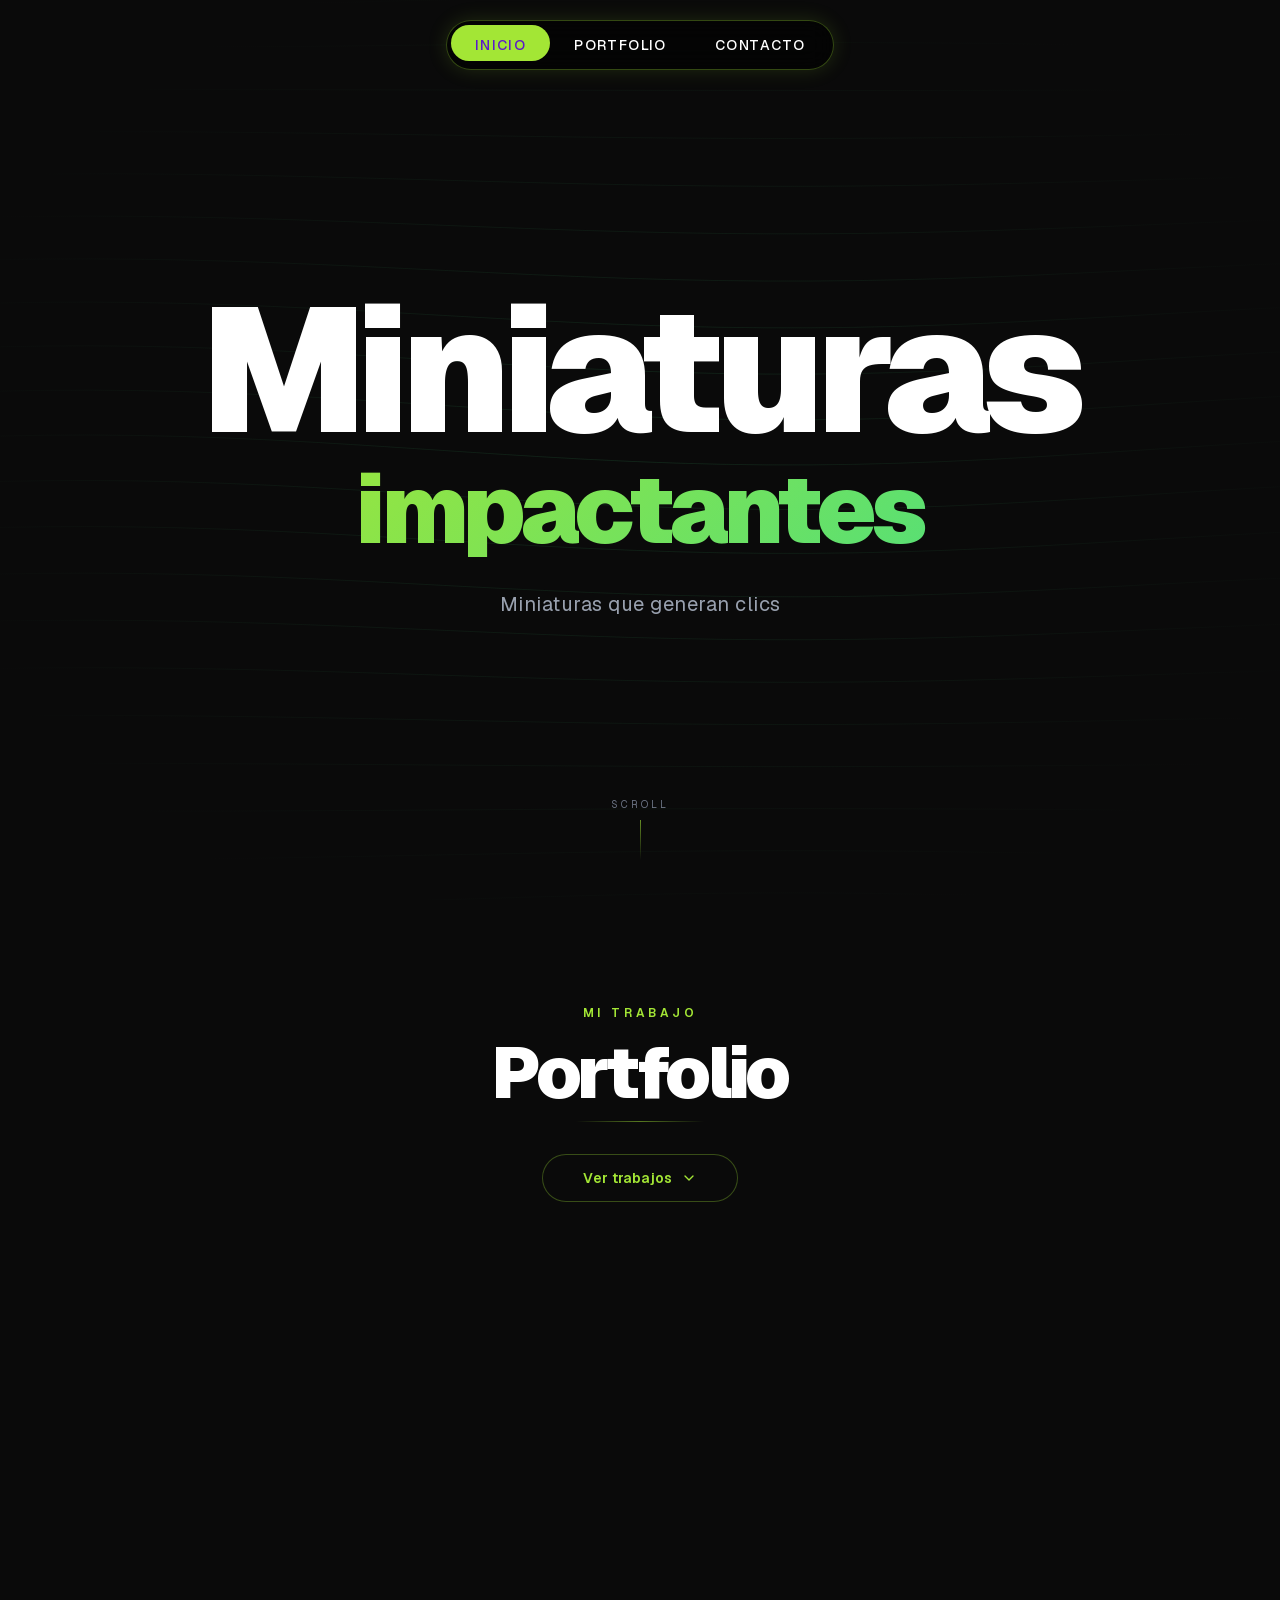
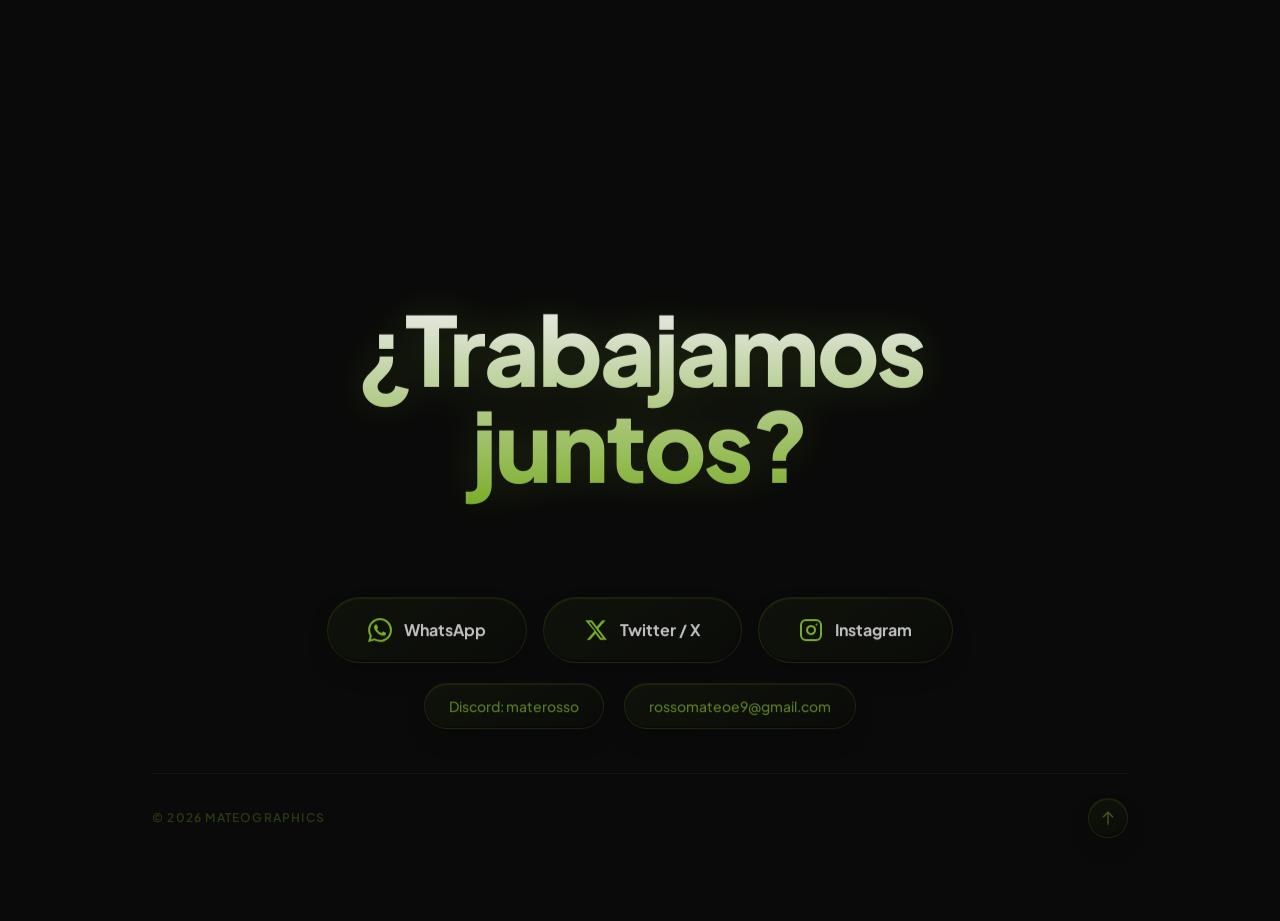
==== index.html @ 97bd0b1d "deploy" ====
<!DOCTYPE html><html lang="es" class="geist_a71539c9-module__T19VSG__variable geist_mono_8d43a2aa-module__8Li5zG__variable h-full antialiased"><head><meta charSet="utf-8"/><meta name="viewport" content="width=device-width, initial-scale=1"/><link rel="preload" href="/_next/static/media/797e433ab948586e-s.p.09zddjkbdep5a.woff2" as="font" crossorigin="" type="font/woff2"/><link rel="preload" href="/_next/static/media/caa3a2e1cccd8315-s.p.09~u27dqhyhd6.woff2" as="font" crossorigin="" type="font/woff2"/><link rel="stylesheet" href="/_next/static/chunks/107~ioszc_eh5.css" data-precedence="next"/><link rel="preload" as="script" fetchPriority="low" href="/_next/static/chunks/11qk_vpw_zwkf.js"/><script src="/_next/static/chunks/125l.7mq080dp.js" async=""></script><script src="/_next/static/chunks/10u3y4bw1ayzs.js" async=""></script><script src="/_next/static/chunks/turbopack-0x3h0o5n5ls1-.js" async=""></script><script src="/_next/static/chunks/0fsi8lw5utejl.js" async=""></script><script src="/_next/static/chunks/15qvp534nahp9.js" async=""></script><script src="/_next/static/chunks/0mgbljqmi58-q.js" async=""></script><meta name="next-size-adjust" content=""/><title>MateoGraphics — Miniaturas que generan clics</title><meta name="description" content="Portfolio de MateoGraphics. Editor de miniaturas para YouTube. Diseño impactante para creadores de contenido."/><link rel="icon" href="/icon.png?icon.0-w6.l_95j5x0.png" sizes="800x800" type="image/png"/><script src="/_next/static/chunks/03~yq9q893hmn.js" noModule=""></script></head><body class="min-h-full bg-[#0a0a0a]"><div hidden=""><!--$--><!--/$--></div><main class="bg-[#0a0a0a]"><section id="inicio" class="relative h-screen overflow-hidden"><div class="absolute inset-0 z-0 overflow-hidden bg-[#0a0a0a]"><canvas class="block w-full h-full"></canvas><div class="absolute inset-0 bg-[radial-gradient(ellipse_at_center,transparent_0%,#0a0a0a_80%)] pointer-events-none"></div></div><nav class="fixed top-0 left-0 right-0 z-50 flex justify-center pt-5 px-4"><ul class="relative flex w-fit rounded-full border border-[#a3e635]/30 bg-black/60 backdrop-blur-md p-1 shadow-[0_0_20px_rgba(163,230,53,0.15)]"><li class="relative z-10 block cursor-pointer px-4 py-2 text-xs uppercase tracking-widest text-white mix-blend-difference md:px-6 md:py-2.5 md:text-sm font-medium select-none">Inicio</li><li class="relative z-10 block cursor-pointer px-4 py-2 text-xs uppercase tracking-widest text-white mix-blend-difference md:px-6 md:py-2.5 md:text-sm font-medium select-none">Portfolio</li><li class="relative z-10 block cursor-pointer px-4 py-2 text-xs uppercase tracking-widest text-white mix-blend-difference md:px-6 md:py-2.5 md:text-sm font-medium select-none">Contacto</li><li class="absolute z-0 h-8 rounded-full bg-[#a3e635] md:h-9"></li></ul></nav><div class="relative z-10 flex flex-col items-center justify-center h-full px-4 text-center"><div style="opacity:0;transform:translateY(30px)"><h1 class="text-5xl sm:text-7xl md:text-9xl lg:text-[11rem] font-black tracking-tighter text-white leading-none">Miniaturas</h1><div class="relative text-4xl sm:text-5xl md:text-7xl lg:text-8xl h-[1.2em] overflow-hidden -mt-2"><span class="absolute inset-0 flex items-center justify-center font-black tracking-tighter" style="background:linear-gradient(135deg, #a3e635 0%, #4ade80 100%);-webkit-background-clip:text;-webkit-text-fill-color:transparent;background-clip:text;opacity:0;transform:translateY(160px)">impactantes</span><span class="absolute inset-0 flex items-center justify-center font-black tracking-tighter" style="background:linear-gradient(135deg, #a3e635 0%, #4ade80 100%);-webkit-background-clip:text;-webkit-text-fill-color:transparent;background-clip:text;opacity:0;transform:translateY(160px)">creativas</span><span class="absolute inset-0 flex items-center justify-center font-black tracking-tighter" style="background:linear-gradient(135deg, #a3e635 0%, #4ade80 100%);-webkit-background-clip:text;-webkit-text-fill-color:transparent;background-clip:text;opacity:0;transform:translateY(160px)">únicas</span><span class="absolute inset-0 flex items-center justify-center font-black tracking-tighter" style="background:linear-gradient(135deg, #a3e635 0%, #4ade80 100%);-webkit-background-clip:text;-webkit-text-fill-color:transparent;background-clip:text;opacity:0;transform:translateY(160px)">profesionales</span><span class="absolute inset-0 flex items-center justify-center font-black tracking-tighter" style="background:linear-gradient(135deg, #a3e635 0%, #4ade80 100%);-webkit-background-clip:text;-webkit-text-fill-color:transparent;background-clip:text;opacity:0;transform:translateY(160px)">memorables</span></div></div><p class="text-lg md:text-xl text-gray-400 tracking-wide mt-6 max-w-md" style="opacity:0">Miniaturas que generan clics</p><div class="absolute bottom-10 left-1/2 -translate-x-1/2 flex flex-col items-center gap-2" style="opacity:0"><span class="text-[10px] uppercase tracking-[0.3em] text-gray-500">Scroll</span><div class="h-10 w-px bg-gradient-to-b from-[#a3e635]/60 to-transparent animate-pulse"></div></div></div></section><section id="portfolio" class="relative bg-[#0a0a0a] pt-24 pb-10 md:min-h-screen"><div class="text-center px-4 mb-4"><div style="opacity:0;transform:translateY(30px)"><span class="inline-block text-xs font-semibold uppercase tracking-[0.3em] text-[#a3e635] mb-4">Mi trabajo</span><h2 class="text-4xl sm:text-5xl md:text-7xl font-black tracking-tighter text-white">Portfolio</h2></div></div><div class="flex justify-center mb-8"><div class="h-px w-32 bg-gradient-to-r from-transparent via-[#a3e635]/50 to-transparent"></div></div><div class="flex flex-col items-center px-4 max-w-5xl mx-auto"><button class="group relative h-12 px-10 rounded-full overflow-hidden border border-[#a3e635]/30 bg-[#0a0a0a] transition-all duration-300 hover:border-[#a3e635]/60 hover:shadow-[0_0_24px_rgba(163,230,53,0.15)]"><span class="relative flex items-center gap-2 text-sm font-semibold text-[#a3e635] tracking-wide">Ver trabajos<svg xmlns="http://www.w3.org/2000/svg" width="24" height="24" viewBox="0 0 24 24" fill="none" stroke="currentColor" stroke-width="2" stroke-linecap="round" stroke-linejoin="round" class="lucide lucide-chevron-down w-4 h-4 transition-transform duration-300" aria-hidden="true"><path d="m6 9 6 6 6-6"></path></svg></span></button></div></section><div id="contacto"><style>
@import url('https://fonts.googleapis.com/css2?family=Plus+Jakarta+Sans:wght@300;400;500;600;700;800;900&display=swap');

.cinematic-footer-wrapper {
  font-family: 'Plus Jakarta Sans', sans-serif;
  -webkit-font-smoothing: antialiased;
  --pill-bg-1: rgba(163, 230, 53, 0.06);
  --pill-bg-2: rgba(163, 230, 53, 0.02);
  --pill-shadow: rgba(0,0,0,0.5);
  --pill-highlight: rgba(163, 230, 53, 0.12);
  --pill-inset-shadow: rgba(0,0,0,0.6);
  --pill-border: rgba(163, 230, 53, 0.15);
  --pill-bg-1-hover: rgba(163, 230, 53, 0.12);
  --pill-bg-2-hover: rgba(163, 230, 53, 0.04);
  --pill-border-hover: rgba(163, 230, 53, 0.4);
  --pill-shadow-hover: rgba(163, 230, 53, 0.15);
  --pill-highlight-hover: rgba(163, 230, 53, 0.25);
}

@keyframes footer-breathe {
  0%   { transform: translate(-50%, -50%) scale(1);   opacity: 0.4; }
  100% { transform: translate(-50%, -50%) scale(1.12); opacity: 0.7; }
}

@keyframes footer-scroll-marquee {
  from { transform: translateX(0); }
  to   { transform: translateX(-50%); }
}

@keyframes footer-heartbeat {
  0%, 100% { transform: scale(1);   filter: drop-shadow(0 0 5px rgba(163,230,53,0.5)); }
  15%, 45% { transform: scale(1.25); filter: drop-shadow(0 0 12px rgba(163,230,53,0.9)); }
  30%      { transform: scale(1); }
}

.animate-footer-breathe      { animation: footer-breathe 8s ease-in-out infinite alternate; }
.animate-footer-scroll-marquee{ animation: footer-scroll-marquee 35s linear infinite; }
.animate-footer-heartbeat     { animation: footer-heartbeat 2s cubic-bezier(0.25,1,0.5,1) infinite; }

.footer-bg-grid {
  background-size: 60px 60px;
  background-image:
    linear-gradient(to right, rgba(163,230,53,0.04) 1px, transparent 1px),
    linear-gradient(to bottom, rgba(163,230,53,0.04) 1px, transparent 1px);
  mask-image: linear-gradient(to bottom, transparent, black 30%, black 70%, transparent);
  -webkit-mask-image: linear-gradient(to bottom, transparent, black 30%, black 70%, transparent);
}

.footer-aurora {
  background: radial-gradient(
    circle at 50% 50%,
    rgba(163,230,53,0.12) 0%,
    rgba(74,222,128,0.08) 40%,
    transparent 70%
  );
}

.footer-glass-pill {
  background: linear-gradient(145deg, var(--pill-bg-1) 0%, var(--pill-bg-2) 100%);
  box-shadow: 0 10px 30px -10px var(--pill-shadow), inset 0 1px 1px var(--pill-highlight), inset 0 -1px 2px var(--pill-inset-shadow);
  border: 1px solid var(--pill-border);
  backdrop-filter: blur(16px);
  -webkit-backdrop-filter: blur(16px);
  transition: all 0.4s cubic-bezier(0.16,1,0.3,1);
}

.footer-glass-pill:hover {
  background: linear-gradient(145deg, var(--pill-bg-1-hover) 0%, var(--pill-bg-2-hover) 100%);
  border-color: var(--pill-border-hover);
  box-shadow: 0 20px 40px -10px var(--pill-shadow-hover), inset 0 1px 1px var(--pill-highlight-hover);
  color: #ffffff;
}

.footer-giant-bg-text {
  font-size: 26vw;
  line-height: 0.75;
  font-weight: 900;
  letter-spacing: -0.05em;
  color: transparent;
  -webkit-text-stroke: 1px rgba(163,230,53,0.07);
  background: linear-gradient(180deg, rgba(163,230,53,0.1) 0%, transparent 60%);
  -webkit-background-clip: text;
  background-clip: text;
}

.footer-text-glow {
  background: linear-gradient(180deg, #ffffff 0%, rgba(163,230,53,0.8) 100%);
  -webkit-background-clip: text;
  -webkit-text-fill-color: transparent;
  background-clip: text;
  filter: drop-shadow(0px 0px 24px rgba(163,230,53,0.2));
}
</style><div class="relative w-full"><footer class="relative flex w-full flex-col bg-[#0a0a0a] text-white cinematic-footer-wrapper"><div class="relative z-10 flex flex-col items-center pt-10 pb-8 md:py-24 px-4 md:px-6 w-full max-w-5xl mx-auto"><h2 class="text-[11vw] sm:text-6xl md:text-5xl lg:text-8xl font-black footer-text-glow tracking-tight mb-10 md:mb-20 text-center px-4 md:px-8 w-full pb-2 md:pb-4"><span class="md:hidden">¡Contactame!</span><span class="hidden md:inline">¿Trabajamos juntos?</span></h2><div class="flex flex-col items-center gap-5 w-full"><div class="flex flex-wrap justify-center gap-3 md:gap-4 w-full"><a class="cursor-pointer footer-glass-pill px-6 py-4 md:px-10 md:py-5 rounded-full text-white font-bold text-sm md:text-base flex items-center gap-3" href="https://wa.me/5491167942862" target="_blank" rel="noopener noreferrer"><svg class="w-5 h-5 md:w-6 md:h-6 text-[#a3e635]" viewBox="0 0 24 24" fill="currentColor"><path d="M17.472 14.382c-.297-.149-1.758-.867-2.03-.967-.273-.099-.471-.148-.67.15-.197.297-.767.966-.94 1.164-.173.199-.347.223-.644.075-.297-.15-1.255-.463-2.39-1.475-.883-.788-1.48-1.761-1.653-2.059-.173-.297-.018-.458.13-.606.134-.133.298-.347.446-.52.149-.174.198-.298.298-.497.099-.198.05-.371-.025-.52-.075-.149-.669-1.612-.916-2.207-.242-.579-.487-.5-.669-.51-.173-.008-.371-.01-.57-.01-.198 0-.52.074-.792.372-.272.297-1.04 1.016-1.04 2.479 0 1.462 1.065 2.875 1.213 3.074.149.198 2.096 3.2 5.077 4.487.709.306 1.262.489 1.694.625.712.227 1.36.195 1.871.118.571-.085 1.758-.719 2.006-1.413.248-.694.248-1.289.173-1.413-.074-.124-.272-.198-.57-.347m-5.421 7.403h-.004a9.87 9.87 0 01-5.031-1.378l-.361-.214-3.741.982.998-3.648-.235-.374a9.86 9.86 0 01-1.51-5.26c.001-5.45 4.436-9.884 9.888-9.884 2.64 0 5.122 1.03 6.988 2.898a9.825 9.825 0 012.893 6.994c-.003 5.45-4.437 9.884-9.885 9.884m8.413-18.297A11.815 11.815 0 0012.05 0C5.495 0 .16 5.335.157 11.892c0 2.096.547 4.142 1.588 5.945L.057 24l6.305-1.654a11.882 11.882 0 005.683 1.448h.005c6.554 0 11.89-5.335 11.893-11.893a11.821 11.821 0 00-3.48-8.413Z"></path></svg>WhatsApp</a><a class="cursor-pointer footer-glass-pill px-6 py-4 md:px-10 md:py-5 rounded-full text-white font-bold text-sm md:text-base flex items-center gap-3" href="https://x.com/maateographics" target="_blank" rel="noopener noreferrer"><svg class="w-5 h-5 md:w-6 md:h-6 text-[#a3e635]" viewBox="0 0 24 24" fill="currentColor"><path d="M18.244 2.25h3.308l-7.227 8.26 8.502 11.24H16.17l-4.714-6.231-5.401 6.231H2.746l7.73-8.835L1.254 2.25H8.08l4.713 6.231zm-1.161 17.52h1.833L7.084 4.126H5.117z"></path></svg>Twitter / X</a><a class="cursor-pointer footer-glass-pill px-6 py-4 md:px-10 md:py-5 rounded-full text-white font-bold text-sm md:text-base flex items-center gap-3" href="https://www.instagram.com/mateoo.rosso/" target="_blank" rel="noopener noreferrer"><svg class="w-5 h-5 md:w-6 md:h-6 text-[#a3e635]" viewBox="0 0 24 24" fill="none" stroke="currentColor" stroke-width="2" stroke-linecap="round" stroke-linejoin="round"><rect x="2" y="2" width="20" height="20" rx="5" ry="5"></rect><path d="M16 11.37A4 4 0 1 1 12.63 8 4 4 0 0 1 16 11.37z"></path><line x1="17.5" y1="6.5" x2="17.51" y2="6.5"></line></svg>Instagram</a></div><div class="flex flex-wrap justify-center gap-3 md:gap-5 w-full"><button class="relative overflow-hidden footer-glass-pill px-6 py-3 rounded-full text-[#a3e635]/70 font-medium text-xs md:text-sm hover:text-white cursor-pointer"><span class="flex items-center gap-2 transition-all duration-300" style="opacity:1;transform:translateY(0)">Discord: materosso</span><span class="absolute inset-0 flex items-center justify-center gap-2 text-[#a3e635] font-semibold transition-all duration-300" style="opacity:0;transform:translateY(8px)"><svg class="w-4 h-4" fill="none" stroke="currentColor" viewBox="0 0 24 24"><path stroke-linecap="round" stroke-linejoin="round" stroke-width="2.5" d="M5 13l4 4L19 7"></path></svg>Copiado</span></button><button class="relative overflow-hidden footer-glass-pill px-6 py-3 rounded-full text-[#a3e635]/70 font-medium text-xs md:text-sm hover:text-white cursor-pointer"><span class="flex items-center gap-2 transition-all duration-300" style="opacity:1;transform:translateY(0)"><span class="md:hidden">Email</span><span class="hidden md:inline">rossomateoe9@gmail.com</span></span><span class="absolute inset-0 flex items-center justify-center gap-2 text-[#a3e635] font-semibold transition-all duration-300" style="opacity:0;transform:translateY(8px)"><svg class="w-4 h-4" fill="none" stroke="currentColor" viewBox="0 0 24 24"><path stroke-linecap="round" stroke-linejoin="round" stroke-width="2.5" d="M5 13l4 4L19 7"></path></svg>Copiado</span></button></div><div class="flex items-center justify-between w-full mt-6 pt-6 border-t border-[#a3e635]/10"><span class="text-[#a3e635]/30 text-[10px] md:text-xs font-semibold tracking-widest uppercase">© <!-- -->2026<!-- --> MateoGraphics</span><button class="cursor-pointer w-10 h-10 rounded-full footer-glass-pill flex items-center justify-center text-[#a3e635]/50 hover:text-[#a3e635] group"><svg class="w-4 h-4 transform group-hover:-translate-y-1 transition-transform duration-300" fill="none" stroke="currentColor" viewBox="0 0 24 24"><path stroke-linecap="round" stroke-linejoin="round" stroke-width="2" d="M5 10l7-7m0 0l7 7m-7-7v18"></path></svg></button></div></div></div></footer></div></div></main><!--$--><!--/$--><script src="/_next/static/chunks/11qk_vpw_zwkf.js" id="_R_" async=""></script><script>(self.__next_f=self.__next_f||[]).push([0])</script><script>self.__next_f.push([1,"1:\"$Sreact.fragment\"\n2:I[39756,[\"/_next/static/chunks/0fsi8lw5utejl.js\",\"/_next/static/chunks/15qvp534nahp9.js\"],\"default\"]\n3:I[37457,[\"/_next/static/chunks/0fsi8lw5utejl.js\",\"/_next/static/chunks/15qvp534nahp9.js\"],\"default\"]\n4:I[47257,[\"/_next/static/chunks/0fsi8lw5utejl.js\",\"/_next/static/chunks/15qvp534nahp9.js\"],\"ClientPageRoot\"]\n5:I[31713,[\"/_next/static/chunks/0fsi8lw5utejl.js\",\"/_next/static/chunks/15qvp534nahp9.js\",\"/_next/static/chunks/0mgbljqmi58-q.js\"],\"default\"]\n8:I[97367,[\"/_next/static/chunks/0fsi8lw5utejl.js\",\"/_next/static/chunks/15qvp534nahp9.js\"],\"OutletBoundary\"]\n9:\"$Sreact.suspense\"\nb:I[97367,[\"/_next/static/chunks/0fsi8lw5utejl.js\",\"/_next/static/chunks/15qvp534nahp9.js\"],\"ViewportBoundary\"]\nd:I[97367,[\"/_next/static/chunks/0fsi8lw5utejl.js\",\"/_next/static/chunks/15qvp534nahp9.js\"],\"MetadataBoundary\"]\nf:I[68027,[\"/_next/static/chunks/0fsi8lw5utejl.js\",\"/_next/static/chunks/15qvp534nahp9.js\"],\"default\",1]\n:HL[\"/_next/static/chunks/107~ioszc_eh5.css\",\"style\"]\n:HL[\"/_next/static/media/797e433ab948586e-s.p.09zddjkbdep5a.woff2\",\"font\",{\"crossOrigin\":\"\",\"type\":\"font/woff2\"}]\n:HL[\"/_next/static/media/caa3a2e1cccd8315-s.p.09~u27dqhyhd6.woff2\",\"font\",{\"crossOrigin\":\"\",\"type\":\"font/woff2\"}]\n"])</script><script>self.__next_f.push([1,"0:{\"P\":null,\"c\":[\"\",\"\"],\"q\":\"\",\"i\":false,\"f\":[[[\"\",{\"children\":[\"__PAGE__\",{}]},\"$undefined\",\"$undefined\",16],[[\"$\",\"$1\",\"c\",{\"children\":[[[\"$\",\"link\",\"0\",{\"rel\":\"stylesheet\",\"href\":\"/_next/static/chunks/107~ioszc_eh5.css\",\"precedence\":\"next\",\"crossOrigin\":\"$undefined\",\"nonce\":\"$undefined\"}],[\"$\",\"script\",\"script-0\",{\"src\":\"/_next/static/chunks/0fsi8lw5utejl.js\",\"async\":true,\"nonce\":\"$undefined\"}],[\"$\",\"script\",\"script-1\",{\"src\":\"/_next/static/chunks/15qvp534nahp9.js\",\"async\":true,\"nonce\":\"$undefined\"}]],[\"$\",\"html\",null,{\"lang\":\"es\",\"className\":\"geist_a71539c9-module__T19VSG__variable geist_mono_8d43a2aa-module__8Li5zG__variable h-full antialiased\",\"children\":[\"$\",\"body\",null,{\"className\":\"min-h-full bg-[#0a0a0a]\",\"children\":[\"$\",\"$L2\",null,{\"parallelRouterKey\":\"children\",\"error\":\"$undefined\",\"errorStyles\":\"$undefined\",\"errorScripts\":\"$undefined\",\"template\":[\"$\",\"$L3\",null,{}],\"templateStyles\":\"$undefined\",\"templateScripts\":\"$undefined\",\"notFound\":[[[\"$\",\"title\",null,{\"children\":\"404: This page could not be found.\"}],[\"$\",\"div\",null,{\"style\":{\"fontFamily\":\"system-ui,\\\"Segoe UI\\\",Roboto,Helvetica,Arial,sans-serif,\\\"Apple Color Emoji\\\",\\\"Segoe UI Emoji\\\"\",\"height\":\"100vh\",\"textAlign\":\"center\",\"display\":\"flex\",\"flexDirection\":\"column\",\"alignItems\":\"center\",\"justifyContent\":\"center\"},\"children\":[\"$\",\"div\",null,{\"children\":[[\"$\",\"style\",null,{\"dangerouslySetInnerHTML\":{\"__html\":\"body{color:#000;background:#fff;margin:0}.next-error-h1{border-right:1px solid rgba(0,0,0,.3)}@media (prefers-color-scheme:dark){body{color:#fff;background:#000}.next-error-h1{border-right:1px solid rgba(255,255,255,.3)}}\"}}],[\"$\",\"h1\",null,{\"className\":\"next-error-h1\",\"style\":{\"display\":\"inline-block\",\"margin\":\"0 20px 0 0\",\"padding\":\"0 23px 0 0\",\"fontSize\":24,\"fontWeight\":500,\"verticalAlign\":\"top\",\"lineHeight\":\"49px\"},\"children\":404}],[\"$\",\"div\",null,{\"style\":{\"display\":\"inline-block\"},\"children\":[\"$\",\"h2\",null,{\"style\":{\"fontSize\":14,\"fontWeight\":400,\"lineHeight\":\"49px\",\"margin\":0},\"children\":\"This page could not be found.\"}]}]]}]}]],[]],\"forbidden\":\"$undefined\",\"unauthorized\":\"$undefined\"}]}]}]]}],{\"children\":[[\"$\",\"$1\",\"c\",{\"children\":[[\"$\",\"$L4\",null,{\"Component\":\"$5\",\"serverProvidedParams\":{\"searchParams\":{},\"params\":{},\"promises\":[\"$@6\",\"$@7\"]}}],[[\"$\",\"script\",\"script-0\",{\"src\":\"/_next/static/chunks/0mgbljqmi58-q.js\",\"async\":true,\"nonce\":\"$undefined\"}]],[\"$\",\"$L8\",null,{\"children\":[\"$\",\"$9\",null,{\"name\":\"Next.MetadataOutlet\",\"children\":\"$@a\"}]}]]}],{},null,false,null]},null,false,null],[\"$\",\"$1\",\"h\",{\"children\":[null,[\"$\",\"$Lb\",null,{\"children\":\"$Lc\"}],[\"$\",\"div\",null,{\"hidden\":true,\"children\":[\"$\",\"$Ld\",null,{\"children\":[\"$\",\"$9\",null,{\"name\":\"Next.Metadata\",\"children\":\"$Le\"}]}]}],[\"$\",\"meta\",null,{\"name\":\"next-size-adjust\",\"content\":\"\"}]]}],false]],\"m\":\"$undefined\",\"G\":[\"$f\",[[\"$\",\"link\",\"0\",{\"rel\":\"stylesheet\",\"href\":\"/_next/static/chunks/107~ioszc_eh5.css\",\"precedence\":\"next\",\"crossOrigin\":\"$undefined\",\"nonce\":\"$undefined\"}]]],\"S\":true,\"h\":null,\"s\":\"$undefined\",\"l\":\"$undefined\",\"p\":\"$undefined\",\"d\":\"$undefined\",\"b\":\"LyUaYKrn1n4mge8PmBrnQ\"}\n"])</script><script>self.__next_f.push([1,"6:{}\n7:\"$0:f:0:1:1:children:0:props:children:0:props:serverProvidedParams:params\"\n"])</script><script>self.__next_f.push([1,"c:[[\"$\",\"meta\",\"0\",{\"charSet\":\"utf-8\"}],[\"$\",\"meta\",\"1\",{\"name\":\"viewport\",\"content\":\"width=device-width, initial-scale=1\"}]]\n"])</script><script>self.__next_f.push([1,"10:I[27201,[\"/_next/static/chunks/0fsi8lw5utejl.js\",\"/_next/static/chunks/15qvp534nahp9.js\"],\"IconMark\"]\na:null\ne:[[\"$\",\"title\",\"0\",{\"children\":\"MateoGraphics — Miniaturas que generan clics\"}],[\"$\",\"meta\",\"1\",{\"name\":\"description\",\"content\":\"Portfolio de MateoGraphics. Editor de miniaturas para YouTube. Diseño impactante para creadores de contenido.\"}],[\"$\",\"link\",\"2\",{\"rel\":\"icon\",\"href\":\"/icon.png?icon.0-w6.l_95j5x0.png\",\"sizes\":\"800x800\",\"type\":\"image/png\"}],[\"$\",\"$L10\",\"3\",{}]]\n"])</script></body></html>
---- _next/static/chunks/107~ioszc_eh5.css ----
@font-face{font-family:Geist;font-style:normal;font-weight:100 900;font-display:swap;src:url(../media/fef07dbb0973bf53-s.12tyk43_3sh9u.woff2)format("woff2");unicode-range:U+460-52F,U+1C80-1C8A,U+20B4,U+2DE0-2DFF,U+A640-A69F,U+FE2E-FE2F}@font-face{font-family:Geist;font-style:normal;font-weight:100 900;font-display:swap;src:url(../media/8a480f0b521d4e75-s.0jzbimsg8vl84.woff2)format("woff2");unicode-range:U+301,U+400-45F,U+490-491,U+4B0-4B1,U+2116}@font-face{font-family:Geist;font-style:normal;font-weight:100 900;font-display:swap;src:url(../media/53b9e256198e5412-s.0-wfv7uh4i7h9.woff2)format("woff2");unicode-range:U+102-103,U+110-111,U+128-129,U+168-169,U+1A0-1A1,U+1AF-1B0,U+300-301,U+303-304,U+308-309,U+323,U+329,U+1EA0-1EF9,U+20AB}@font-face{font-family:Geist;font-style:normal;font-weight:100 900;font-display:swap;src:url(../media/7178b3e590c64307-s.0nx0ww8fni_q3.woff2)format("woff2");unicode-range:U+100-2BA,U+2BD-2C5,U+2C7-2CC,U+2CE-2D7,U+2DD-2FF,U+304,U+308,U+329,U+1D00-1DBF,U+1E00-1E9F,U+1EF2-1EFF,U+2020,U+20A0-20AB,U+20AD-20C0,U+2113,U+2C60-2C7F,U+A720-A7FF}@font-face{font-family:Geist;font-style:normal;font-weight:100 900;font-display:swap;src:url(../media/caa3a2e1cccd8315-s.p.09~u27dqhyhd6.woff2)format("woff2");unicode-range:U+??,U+131,U+152-153,U+2BB-2BC,U+2C6,U+2DA,U+2DC,U+304,U+308,U+329,U+2000-206F,U+20AC,U+2122,U+2191,U+2193,U+2212,U+2215,U+FEFF,U+FFFD}@font-face{font-family:Geist Fallback;src:local(Arial);ascent-override:95.94%;descent-override:28.16%;line-gap-override:0.0%;size-adjust:104.76%}.geist_a71539c9-module__T19VSG__className{font-family:Geist,Geist Fallback;font-style:normal}.geist_a71539c9-module__T19VSG__variable{--font-geist-sans:"Geist", "Geist Fallback"}
@font-face{font-family:Geist Mono;font-style:normal;font-weight:100 900;font-display:swap;src:url(../media/5ce348bf30bf5439-s.0ee55_hj9qcer.woff2)format("woff2");unicode-range:U+460-52F,U+1C80-1C8A,U+20B4,U+2DE0-2DFF,U+A640-A69F,U+FE2E-FE2F}@font-face{font-family:Geist Mono;font-style:normal;font-weight:100 900;font-display:swap;src:url(../media/4fa387ec64143e14-s.0.qu-9752pffj.woff2)format("woff2");unicode-range:U+301,U+400-45F,U+490-491,U+4B0-4B1,U+2116}@font-face{font-family:Geist Mono;font-style:normal;font-weight:100 900;font-display:swap;src:url(../media/6306c77e7c8268e4-s.0mao5jbfbduzp.woff2)format("woff2");unicode-range:U+2000-2001,U+2004-2008,U+200A,U+23B8-23BD,U+2500-259F}@font-face{font-family:Geist Mono;font-style:normal;font-weight:100 900;font-display:swap;src:url(../media/7d817b4c03b0c5f1-s.0uzt.a6d44yda.woff2)format("woff2");unicode-range:U+102-103,U+110-111,U+128-129,U+168-169,U+1A0-1A1,U+1AF-1B0,U+300-301,U+303-304,U+308-309,U+323,U+329,U+1EA0-1EF9,U+20AB}@font-face{font-family:Geist Mono;font-style:normal;font-weight:100 900;font-display:swap;src:url(../media/bbc41e54d2fcbd21-s.0mvwgmnhv29no.woff2)format("woff2");unicode-range:U+100-2BA,U+2BD-2C5,U+2C7-2CC,U+2CE-2D7,U+2DD-2FF,U+304,U+308,U+329,U+1D00-1DBF,U+1E00-1E9F,U+1EF2-1EFF,U+2020,U+20A0-20AB,U+20AD-20C0,U+2113,U+2C60-2C7F,U+A720-A7FF}@font-face{font-family:Geist Mono;font-style:normal;font-weight:100 900;font-display:swap;src:url(../media/797e433ab948586e-s.p.09zddjkbdep5a.woff2)format("woff2");unicode-range:U+??,U+131,U+152-153,U+2BB-2BC,U+2C6,U+2DA,U+2DC,U+304,U+308,U+329,U+2000-206F,U+20AC,U+2122,U+2191,U+2193,U+2212,U+2215,U+FEFF,U+FFFD}@font-face{font-family:Geist Mono Fallback;src:local(Arial);ascent-override:74.67%;descent-override:21.92%;line-gap-override:0.0%;size-adjust:134.59%}.geist_mono_8d43a2aa-module__8Li5zG__className{font-family:Geist Mono,Geist Mono Fallback;font-style:normal}.geist_mono_8d43a2aa-module__8Li5zG__variable{--font-geist-mono:"Geist Mono", "Geist Mono Fallback"}
@layer properties{@supports (((-webkit-hyphens:none)) and (not (margin-trim:inline))) or ((-moz-orient:inline) and (not (color:rgb(from red r g b)))){*,:before,:after,::backdrop{--tw-translate-x:0;--tw-translate-y:0;--tw-translate-z:0;--tw-scale-x:1;--tw-scale-y:1;--tw-scale-z:1;--tw-rotate-x:initial;--tw-rotate-y:initial;--tw-rotate-z:initial;--tw-skew-x:initial;--tw-skew-y:initial;--tw-pan-x:initial;--tw-pan-y:initial;--tw-pinch-zoom:initial;--tw-space-y-reverse:0;--tw-space-x-reverse:0;--tw-divide-x-reverse:0;--tw-border-style:solid;--tw-divide-y-reverse:0;--tw-gradient-position:initial;--tw-gradient-from:#0000;--tw-gradient-via:#0000;--tw-gradient-to:#0000;--tw-gradient-stops:initial;--tw-gradient-via-stops:initial;--tw-gradient-from-position:0%;--tw-gradient-via-position:50%;--tw-gradient-to-position:100%;--tw-leading:initial;--tw-font-weight:initial;--tw-tracking:initial;--tw-ordinal:initial;--tw-slashed-zero:initial;--tw-numeric-figure:initial;--tw-numeric-spacing:initial;--tw-numeric-fraction:initial;--tw-shadow:0 0 #0000;--tw-shadow-color:initial;--tw-shadow-alpha:100%;--tw-inset-shadow:0 0 #0000;--tw-inset-shadow-color:initial;--tw-inset-shadow-alpha:100%;--tw-ring-color:initial;--tw-ring-shadow:0 0 #0000;--tw-inset-ring-color:initial;--tw-inset-ring-shadow:0 0 #0000;--tw-ring-inset:initial;--tw-ring-offset-width:0px;--tw-ring-offset-color:#fff;--tw-ring-offset-shadow:0 0 #0000;--tw-outline-style:solid;--tw-blur:initial;--tw-brightness:initial;--tw-contrast:initial;--tw-grayscale:initial;--tw-hue-rotate:initial;--tw-invert:initial;--tw-opacity:initial;--tw-saturate:initial;--tw-sepia:initial;--tw-drop-shadow:initial;--tw-drop-shadow-color:initial;--tw-drop-shadow-alpha:100%;--tw-drop-shadow-size:initial;--tw-backdrop-blur:initial;--tw-backdrop-brightness:initial;--tw-backdrop-contrast:initial;--tw-backdrop-grayscale:initial;--tw-backdrop-hue-rotate:initial;--tw-backdrop-invert:initial;--tw-backdrop-opacity:initial;--tw-backdrop-saturate:initial;--tw-backdrop-sepia:initial;--tw-duration:initial;--tw-ease:initial}}}@layer theme{:root,:host{--font-sans:var(--font-geist-sans);--color-gray-400:#99a1af;--color-gray-500:#6a7282;--color-black:#000;--color-white:#fff;--spacing:.25rem;--container-sm:24rem;--container-md:28rem;--container-lg:32rem;--container-xl:36rem;--container-2xl:42rem;--container-3xl:48rem;--container-4xl:56rem;--container-5xl:64rem;--text-xs:.75rem;--text-xs--line-height:calc(1 / .75);--text-sm:.875rem;--text-sm--line-height:calc(1.25 / .875);--text-base:1rem;--text-base--line-height:calc(1.5 / 1);--text-lg:1.125rem;--text-lg--line-height:calc(1.75 / 1.125);--text-xl:1.25rem;--text-xl--line-height:calc(1.75 / 1.25);--text-4xl:2.25rem;--text-4xl--line-height:calc(2.5 / 2.25);--text-5xl:3rem;--text-5xl--line-height:1;--text-6xl:3.75rem;--text-6xl--line-height:1;--text-7xl:4.5rem;--text-7xl--line-height:1;--text-8xl:6rem;--text-8xl--line-height:1;--text-9xl:8rem;--text-9xl--line-height:1;--font-weight-light:300;--font-weight-medium:500;--font-weight-semibold:600;--font-weight-bold:700;--font-weight-black:900;--tracking-tighter:-.05em;--tracking-tight:-.025em;--tracking-wide:.025em;--tracking-widest:.1em;--leading-relaxed:1.625;--radius-md:.375rem;--radius-2xl:1rem;--ease-in:cubic-bezier(.4, 0, 1, 1);--ease-out:cubic-bezier(0, 0, .2, 1);--ease-in-out:cubic-bezier(.4, 0, .2, 1);--animate-pulse:pulse 2s cubic-bezier(.4, 0, .6, 1) infinite;--blur-sm:8px;--blur-md:12px;--default-transition-duration:.15s;--default-transition-timing-function:cubic-bezier(.4, 0, .2, 1);--default-font-family:var(--font-geist-sans);--default-mono-font-family:var(--font-geist-mono)}@supports (color:lab(0% 0 0)){:root,:host{--color-gray-400:lab(65.9269% -.832707 -8.17474);--color-gray-500:lab(47.7841% -.393212 -10.0268)}}}@layer base{*,:after,:before,::backdrop{box-sizing:border-box;border:0 solid;margin:0;padding:0}::file-selector-button{box-sizing:border-box;border:0 solid;margin:0;padding:0}html,:host{-webkit-text-size-adjust:100%;tab-size:4;line-height:1.5;font-family:var(--default-font-family,ui-sans-serif, system-ui, sans-serif, "Apple Color Emoji", "Segoe UI Emoji", "Segoe UI Symbol", "Noto Color Emoji");font-feature-settings:var(--default-font-feature-settings,normal);font-variation-settings:var(--default-font-variation-settings,normal);-webkit-tap-highlight-color:transparent}hr{height:0;color:inherit;border-top-width:1px}abbr:where([title]){-webkit-text-decoration:underline dotted;text-decoration:underline dotted}h1,h2,h3,h4,h5,h6{font-size:inherit;font-weight:inherit}a{color:inherit;-webkit-text-decoration:inherit;-webkit-text-decoration:inherit;-webkit-text-decoration:inherit;-webkit-text-decoration:inherit;text-decoration:inherit}b,strong{font-weight:bolder}code,kbd,samp,pre{font-family:var(--default-mono-font-family,ui-monospace, SFMono-Regular, Menlo, Monaco, Consolas, "Liberation Mono", "Courier New", monospace);font-feature-settings:var(--default-mono-font-feature-settings,normal);font-variation-settings:var(--default-mono-font-variation-settings,normal);font-size:1em}small{font-size:80%}sub,sup{vertical-align:baseline;font-size:75%;line-height:0;position:relative}sub{bottom:-.25em}sup{top:-.5em}table{text-indent:0;border-color:inherit;border-collapse:collapse}:-moz-focusring{outline:auto}progress{vertical-align:baseline}summary{display:list-item}ol,ul,menu{list-style:none}img,svg,video,canvas,audio,iframe,embed,object{vertical-align:middle;display:block}img,video{max-width:100%;height:auto}button,input,select,optgroup,textarea{font:inherit;font-feature-settings:inherit;font-variation-settings:inherit;letter-spacing:inherit;color:inherit;opacity:1;background-color:#0000;border-radius:0}::file-selector-button{font:inherit;font-feature-settings:inherit;font-variation-settings:inherit;letter-spacing:inherit;color:inherit;opacity:1;background-color:#0000;border-radius:0}:where(select:is([multiple],[size])) optgroup{font-weight:bolder}:where(select:is([multiple],[size])) optgroup option{padding-inline-start:20px}::file-selector-button{margin-inline-end:4px}::placeholder{opacity:1}@supports (not ((-webkit-appearance:-apple-pay-button))) or (contain-intrinsic-size:1px){::placeholder{color:currentColor}@supports (color:color-mix(in lab, red, red)){::placeholder{color:color-mix(in oklab, currentcolor 50%, transparent)}}}textarea{resize:vertical}::-webkit-search-decoration{-webkit-appearance:none}::-webkit-date-and-time-value{min-height:1lh;text-align:inherit}::-webkit-datetime-edit{display:inline-flex}::-webkit-datetime-edit-fields-wrapper{padding:0}::-webkit-datetime-edit{padding-block:0}::-webkit-datetime-edit-year-field{padding-block:0}::-webkit-datetime-edit-month-field{padding-block:0}::-webkit-datetime-edit-day-field{padding-block:0}::-webkit-datetime-edit-hour-field{padding-block:0}::-webkit-datetime-edit-minute-field{padding-block:0}::-webkit-datetime-edit-second-field{padding-block:0}::-webkit-datetime-edit-millisecond-field{padding-block:0}::-webkit-datetime-edit-meridiem-field{padding-block:0}::-webkit-calendar-picker-indicator{line-height:1}:-moz-ui-invalid{box-shadow:none}button,input:where([type=button],[type=reset],[type=submit]){appearance:button}::file-selector-button{appearance:button}::-webkit-inner-spin-button{height:auto}::-webkit-outer-spin-button{height:auto}[hidden]:where(:not([hidden=until-found])){display:none!important}}@layer components;@layer utilities{.pointer-events-none{pointer-events:none}.collapse{visibility:collapse}.invisible{visibility:hidden}.visible{visibility:visible}.sr-only{clip-path:inset(50%);white-space:nowrap;border-width:0;width:1px;height:1px;margin:-1px;padding:0;position:absolute;overflow:hidden}.not-sr-only{clip-path:none;white-space:normal;width:auto;height:auto;margin:0;padding:0;position:static;overflow:visible}.absolute{position:absolute}.fixed{position:fixed}.relative{position:relative}.static{position:static}.sticky{position:sticky}.inset-0{inset:calc(var(--spacing) * 0)}.top-0{top:calc(var(--spacing) * 0)}.top-3{top:calc(var(--spacing) * 3)}.right-0{right:calc(var(--spacing) * 0)}.right-3{right:calc(var(--spacing) * 3)}.bottom-10{bottom:calc(var(--spacing) * 10)}.left-0{left:calc(var(--spacing) * 0)}.left-1\/2{left:50%}.isolate{isolation:isolate}.isolation-auto{isolation:auto}.z-0{z-index:0}.z-10{z-index:10}.z-20{z-index:20}.z-50{z-index:50}.z-999{z-index:999}.container{width:100%}@media (min-width:40rem){.container{max-width:40rem}}@media (min-width:48rem){.container{max-width:48rem}}@media (min-width:64rem){.container{max-width:64rem}}@media (min-width:80rem){.container{max-width:80rem}}@media (min-width:96rem){.container{max-width:96rem}}.m-0{margin:calc(var(--spacing) * 0)}.mx-auto{margin-inline:auto}.-mt-2{margin-top:calc(var(--spacing) * -2)}.mt-2{margin-top:calc(var(--spacing) * 2)}.mt-6{margin-top:calc(var(--spacing) * 6)}.mt-\[10vh\]{margin-top:10vh}.mb-4{margin-bottom:calc(var(--spacing) * 4)}.mb-8{margin-bottom:calc(var(--spacing) * 8)}.mb-10{margin-bottom:calc(var(--spacing) * 10)}.mb-\[10vh\]{margin-bottom:10vh}.-ml-20{margin-left:calc(var(--spacing) * -20)}.block{display:block}.contents{display:contents}.flex{display:flex}.flow-root{display:flow-root}.grid{display:grid}.hidden{display:none}.inline{display:inline}.inline-block{display:inline-block}.inline-flex{display:inline-flex}.inline-grid{display:inline-grid}.inline-table{display:inline-table}.list-item{display:list-item}.table{display:table}.table-caption{display:table-caption}.table-cell{display:table-cell}.table-column{display:table-column}.table-column-group{display:table-column-group}.table-footer-group{display:table-footer-group}.table-header-group{display:table-header-group}.table-row{display:table-row}.table-row-group{display:table-row-group}.size-6{width:calc(var(--spacing) * 6);height:calc(var(--spacing) * 6)}.h-4{height:calc(var(--spacing) * 4)}.h-5{height:calc(var(--spacing) * 5)}.h-8{height:calc(var(--spacing) * 8)}.h-9{height:calc(var(--spacing) * 9)}.h-10{height:calc(var(--spacing) * 10)}.h-11{height:calc(var(--spacing) * 11)}.h-12{height:calc(var(--spacing) * 12)}.h-\[1\.2em\]{height:1.2em}.h-auto{height:auto}.h-full{height:100%}.h-px{height:1px}.h-screen{height:100vh}.max-h-\[90vh\]{max-height:90vh}.min-h-full{min-height:100%}.w-4{width:calc(var(--spacing) * 4)}.w-5{width:calc(var(--spacing) * 5)}.w-9{width:calc(var(--spacing) * 9)}.w-10{width:calc(var(--spacing) * 10)}.w-32{width:calc(var(--spacing) * 32)}.w-fit{width:fit-content}.w-full{width:100%}.w-px{width:1px}.max-w-2xl{max-width:var(--container-2xl)}.max-w-3xl{max-width:var(--container-3xl)}.max-w-4xl{max-width:var(--container-4xl)}.max-w-5xl{max-width:var(--container-5xl)}.max-w-lg{max-width:var(--container-lg)}.max-w-md{max-width:var(--container-md)}.max-w-sm{max-width:var(--container-sm)}.max-w-xl{max-width:var(--container-xl)}.shrink{flex-shrink:1}.grow{flex-grow:1}.border-collapse{border-collapse:collapse}.-translate-x-1\/2{--tw-translate-x:calc(calc(1 / 2 * 100%) * -1);translate:var(--tw-translate-x) var(--tw-translate-y)}.translate-none{translate:none}.scale-3d{scale:var(--tw-scale-x) var(--tw-scale-y) var(--tw-scale-z)}.rotate-180{rotate:180deg}.transform{transform:var(--tw-rotate-x,) var(--tw-rotate-y,) var(--tw-rotate-z,) var(--tw-skew-x,) var(--tw-skew-y,)}.animate-pulse{animation:var(--animate-pulse)}.cursor-pointer{cursor:pointer}.touch-pinch-zoom{--tw-pinch-zoom:pinch-zoom;touch-action:var(--tw-pan-x,) var(--tw-pan-y,) var(--tw-pinch-zoom,)}.resize{resize:both}.grid-cols-2{grid-template-columns:repeat(2,minmax(0,1fr))}.flex-col{flex-direction:column}.flex-wrap{flex-wrap:wrap}.items-center{align-items:center}.justify-between{justify-content:space-between}.justify-center{justify-content:center}.gap-2{gap:calc(var(--spacing) * 2)}.gap-3{gap:calc(var(--spacing) * 3)}.gap-4{gap:calc(var(--spacing) * 4)}.gap-5{gap:calc(var(--spacing) * 5)}.gap-6{gap:calc(var(--spacing) * 6)}.gap-8{gap:calc(var(--spacing) * 8)}.gap-10{gap:calc(var(--spacing) * 10)}.gap-12{gap:calc(var(--spacing) * 12)}.gap-14{gap:calc(var(--spacing) * 14)}:where(.space-y-reverse>:not(:last-child)){--tw-space-y-reverse:1}:where(.space-x-12>:not(:last-child)){--tw-space-x-reverse:0;margin-inline-start:calc(calc(var(--spacing) * 12) * var(--tw-space-x-reverse));margin-inline-end:calc(calc(var(--spacing) * 12) * calc(1 - var(--tw-space-x-reverse)))}:where(.space-x-reverse>:not(:last-child)){--tw-space-x-reverse:1}:where(.divide-x>:not(:last-child)){--tw-divide-x-reverse:0;border-inline-style:var(--tw-border-style);border-inline-start-width:calc(1px * var(--tw-divide-x-reverse));border-inline-end-width:calc(1px * calc(1 - var(--tw-divide-x-reverse)))}:where(.divide-y>:not(:last-child)){--tw-divide-y-reverse:0;border-bottom-style:var(--tw-border-style);border-top-style:var(--tw-border-style);border-top-width:calc(1px * var(--tw-divide-y-reverse));border-bottom-width:calc(1px * calc(1 - var(--tw-divide-y-reverse)))}:where(.divide-y-reverse>:not(:last-child)){--tw-divide-y-reverse:1}.truncate{text-overflow:ellipsis;white-space:nowrap;overflow:hidden}.overflow-hidden{overflow:hidden}.overflow-visible{overflow:visible}.rounded{border-radius:.25rem}.rounded-2xl{border-radius:var(--radius-2xl)}.rounded-full{border-radius:3.40282e38px}.rounded-md{border-radius:var(--radius-md)}.rounded-s{border-start-start-radius:.25rem;border-end-start-radius:.25rem}.rounded-ss{border-start-start-radius:.25rem}.rounded-e{border-start-end-radius:.25rem;border-end-end-radius:.25rem}.rounded-se{border-start-end-radius:.25rem}.rounded-ee{border-end-end-radius:.25rem}.rounded-es{border-end-start-radius:.25rem}.rounded-t{border-top-left-radius:.25rem;border-top-right-radius:.25rem}.rounded-l{border-top-left-radius:.25rem;border-bottom-left-radius:.25rem}.rounded-tl{border-top-left-radius:.25rem}.rounded-r{border-top-right-radius:.25rem;border-bottom-right-radius:.25rem}.rounded-tr{border-top-right-radius:.25rem}.rounded-b{border-bottom-right-radius:.25rem;border-bottom-left-radius:.25rem}.rounded-br{border-bottom-right-radius:.25rem}.rounded-bl{border-bottom-left-radius:.25rem}.border{border-style:var(--tw-border-style);border-width:1px}.border-x{border-inline-style:var(--tw-border-style);border-inline-width:1px}.border-y{border-block-style:var(--tw-border-style);border-block-width:1px}.border-s{border-inline-start-style:var(--tw-border-style);border-inline-start-width:1px}.border-e{border-inline-end-style:var(--tw-border-style);border-inline-end-width:1px}.border-bs{border-block-start-style:var(--tw-border-style);border-block-start-width:1px}.border-be{border-block-end-style:var(--tw-border-style);border-block-end-width:1px}.border-t{border-top-style:var(--tw-border-style);border-top-width:1px}.border-r{border-right-style:var(--tw-border-style);border-right-width:1px}.border-b{border-bottom-style:var(--tw-border-style);border-bottom-width:1px}.border-l{border-left-style:var(--tw-border-style);border-left-width:1px}.border-\[\#a3e635\]\/10{border-color:#a3e6351a;border-color:lab(84.5311% -39.9535 71.9886/.1)}.border-\[\#a3e635\]\/30{border-color:#a3e6354d;border-color:lab(84.5311% -39.9535 71.9886/.3)}.bg-\[\#0a0a0a\]{background-color:#0a0a0a}.bg-\[\#a3e635\]{background-color:#a3e635}.bg-background{background-color:var(--background)}.bg-black\/60{background-color:#0009}@supports (color:color-mix(in lab, red, red)){.bg-black\/60{background-color:color-mix(in oklab, var(--color-black) 60%, transparent)}}.bg-black\/85{background-color:#000000d9}@supports (color:color-mix(in lab, red, red)){.bg-black\/85{background-color:color-mix(in oklab, var(--color-black) 85%, transparent)}}.bg-gradient-to-b{--tw-gradient-position:to bottom in oklab;background-image:linear-gradient(var(--tw-gradient-stops))}.bg-gradient-to-r{--tw-gradient-position:to right in oklab;background-image:linear-gradient(var(--tw-gradient-stops))}.bg-\[radial-gradient\(ellipse_at_center\,transparent_0\%\,\#0a0a0a_80\%\)\]{background-image:radial-gradient(#0000 0%,#0a0a0a 80%)}.from-\[\#a3e635\]\/5{--tw-gradient-from:#a3e6350d;--tw-gradient-stops:var(--tw-gradient-via-stops,var(--tw-gradient-position), var(--tw-gradient-from) var(--tw-gradient-from-position), var(--tw-gradient-to) var(--tw-gradient-to-position))}@supports (color:lab(0% 0 0)){.from-\[\#a3e635\]\/5{--tw-gradient-from:lab(84.5311% -39.9535 71.9886/.05)}}.from-\[\#a3e635\]\/60{--tw-gradient-from:#a3e63599;--tw-gradient-stops:var(--tw-gradient-via-stops,var(--tw-gradient-position), var(--tw-gradient-from) var(--tw-gradient-from-position), var(--tw-gradient-to) var(--tw-gradient-to-position))}@supports (color:lab(0% 0 0)){.from-\[\#a3e635\]\/60{--tw-gradient-from:lab(84.5311% -39.9535 71.9886/.6)}}.from-transparent{--tw-gradient-from:transparent;--tw-gradient-stops:var(--tw-gradient-via-stops,var(--tw-gradient-position), var(--tw-gradient-from) var(--tw-gradient-from-position), var(--tw-gradient-to) var(--tw-gradient-to-position))}.via-\[\#a3e635\]\/50{--tw-gradient-via:#a3e63580;--tw-gradient-via-stops:var(--tw-gradient-position), var(--tw-gradient-from) var(--tw-gradient-from-position), var(--tw-gradient-via) var(--tw-gradient-via-position), var(--tw-gradient-to) var(--tw-gradient-to-position);--tw-gradient-stops:var(--tw-gradient-via-stops)}@supports (color:lab(0% 0 0)){.via-\[\#a3e635\]\/50{--tw-gradient-via:lab(84.5311% -39.9535 71.9886/.5)}}.to-\[\#4ade80\]\/3{--tw-gradient-to:#4ade8008;--tw-gradient-stops:var(--tw-gradient-via-stops,var(--tw-gradient-position), var(--tw-gradient-from) var(--tw-gradient-from-position), var(--tw-gradient-to) var(--tw-gradient-to-position))}@supports (color:lab(0% 0 0)){.to-\[\#4ade80\]\/3{--tw-gradient-to:lab(79.1552% -56.1998 34.1718/.03)}}.to-transparent{--tw-gradient-to:transparent;--tw-gradient-stops:var(--tw-gradient-via-stops,var(--tw-gradient-position), var(--tw-gradient-from) var(--tw-gradient-from-position), var(--tw-gradient-to) var(--tw-gradient-to-position))}.\[mask-image\:linear-gradient\(white\,transparent\)\]{-webkit-mask-image:linear-gradient(#fff,#0000);mask-image:linear-gradient(#fff,#0000)}.\[mask-image\:radial-gradient\(farthest-side_at_top\,white\,transparent\)\]{-webkit-mask-image:radial-gradient(farthest-side at top,#fff,#0000);mask-image:radial-gradient(farthest-side at top,#fff,#0000)}.bg-cover{background-size:cover}.bg-center{background-position:50%}.bg-repeat{background-repeat:repeat}.mask-no-clip{-webkit-mask-clip:no-clip;mask-clip:no-clip}.mask-repeat{-webkit-mask-repeat:repeat;mask-repeat:repeat}.fill-\[\#a3e635\]\/5{fill:#a3e6350d;fill:lab(84.5311% -39.9535 71.9886/.05)}.stroke-\[\#a3e635\]\/20{stroke:#a3e63533;stroke:lab(84.5311% -39.9535 71.9886/.2)}.object-contain{object-fit:contain}.p-1{padding:calc(var(--spacing) * 1)}.p-4{padding:calc(var(--spacing) * 4)}.p-8{padding:calc(var(--spacing) * 8)}.px-3{padding-inline:calc(var(--spacing) * 3)}.px-4{padding-inline:calc(var(--spacing) * 4)}.px-6{padding-inline:calc(var(--spacing) * 6)}.px-8{padding-inline:calc(var(--spacing) * 8)}.px-10{padding-inline:calc(var(--spacing) * 10)}.py-2{padding-block:calc(var(--spacing) * 2)}.py-3{padding-block:calc(var(--spacing) * 3)}.py-4{padding-block:calc(var(--spacing) * 4)}.py-\[10vh\]{padding-block:10vh}.pt-5{padding-top:calc(var(--spacing) * 5)}.pt-6{padding-top:calc(var(--spacing) * 6)}.pt-10{padding-top:calc(var(--spacing) * 10)}.pt-24{padding-top:calc(var(--spacing) * 24)}.pb-2{padding-bottom:calc(var(--spacing) * 2)}.pb-8{padding-bottom:calc(var(--spacing) * 8)}.pb-10{padding-bottom:calc(var(--spacing) * 10)}.text-center{text-align:center}.text-4xl{font-size:var(--text-4xl);line-height:var(--tw-leading,var(--text-4xl--line-height))}.text-5xl{font-size:var(--text-5xl);line-height:var(--tw-leading,var(--text-5xl--line-height))}.text-lg{font-size:var(--text-lg);line-height:var(--tw-leading,var(--text-lg--line-height))}.text-sm{font-size:var(--text-sm);line-height:var(--tw-leading,var(--text-sm--line-height))}.text-xl{font-size:var(--text-xl);line-height:var(--tw-leading,var(--text-xl--line-height))}.text-xs{font-size:var(--text-xs);line-height:var(--tw-leading,var(--text-xs--line-height))}.text-\[10px\]{font-size:10px}.text-\[11vw\]{font-size:11vw}.leading-none{--tw-leading:1;line-height:1}.leading-relaxed{--tw-leading:var(--leading-relaxed);line-height:var(--leading-relaxed)}.font-black{--tw-font-weight:var(--font-weight-black);font-weight:var(--font-weight-black)}.font-bold{--tw-font-weight:var(--font-weight-bold);font-weight:var(--font-weight-bold)}.font-light{--tw-font-weight:var(--font-weight-light);font-weight:var(--font-weight-light)}.font-medium{--tw-font-weight:var(--font-weight-medium);font-weight:var(--font-weight-medium)}.font-semibold{--tw-font-weight:var(--font-weight-semibold);font-weight:var(--font-weight-semibold)}.tracking-\[0\.3em\]{--tw-tracking:.3em;letter-spacing:.3em}.tracking-tight{--tw-tracking:var(--tracking-tight);letter-spacing:var(--tracking-tight)}.tracking-tighter{--tw-tracking:var(--tracking-tighter);letter-spacing:var(--tracking-tighter)}.tracking-wide{--tw-tracking:var(--tracking-wide);letter-spacing:var(--tracking-wide)}.tracking-widest{--tw-tracking:var(--tracking-widest);letter-spacing:var(--tracking-widest)}.text-wrap{text-wrap:wrap}.text-clip{text-overflow:clip}.text-ellipsis{text-overflow:ellipsis}.whitespace-nowrap{white-space:nowrap}.text-\[\#4ade80\]\/60{color:#4ade8099;color:lab(79.1552% -56.1998 34.1718/.6)}.text-\[\#a3e635\]{color:#a3e635}.text-\[\#a3e635\]\/30{color:#a3e6354d;color:lab(84.5311% -39.9535 71.9886/.3)}.text-\[\#a3e635\]\/50{color:#a3e63580;color:lab(84.5311% -39.9535 71.9886/.5)}.text-\[\#a3e635\]\/60{color:#a3e63599;color:lab(84.5311% -39.9535 71.9886/.6)}.text-\[\#a3e635\]\/70{color:#a3e635b3;color:lab(84.5311% -39.9535 71.9886/.7)}.text-\[\#a3e635\]\/80{color:#a3e635cc;color:lab(84.5311% -39.9535 71.9886/.8)}.text-gray-400{color:var(--color-gray-400)}.text-gray-500{color:var(--color-gray-500)}.text-white{color:var(--color-white)}.capitalize{text-transform:capitalize}.lowercase{text-transform:lowercase}.normal-case{text-transform:none}.uppercase{text-transform:uppercase}.italic{font-style:italic}.not-italic{font-style:normal}.diagonal-fractions{--tw-numeric-fraction:diagonal-fractions;font-variant-numeric:var(--tw-ordinal,) var(--tw-slashed-zero,) var(--tw-numeric-figure,) var(--tw-numeric-spacing,) var(--tw-numeric-fraction,)}.lining-nums{--tw-numeric-figure:lining-nums;font-variant-numeric:var(--tw-ordinal,) var(--tw-slashed-zero,) var(--tw-numeric-figure,) var(--tw-numeric-spacing,) var(--tw-numeric-fraction,)}.oldstyle-nums{--tw-numeric-figure:oldstyle-nums;font-variant-numeric:var(--tw-ordinal,) var(--tw-slashed-zero,) var(--tw-numeric-figure,) var(--tw-numeric-spacing,) var(--tw-numeric-fraction,)}.ordinal{--tw-ordinal:ordinal;font-variant-numeric:var(--tw-ordinal,) var(--tw-slashed-zero,) var(--tw-numeric-figure,) var(--tw-numeric-spacing,) var(--tw-numeric-fraction,)}.proportional-nums{--tw-numeric-spacing:proportional-nums;font-variant-numeric:var(--tw-ordinal,) var(--tw-slashed-zero,) var(--tw-numeric-figure,) var(--tw-numeric-spacing,) var(--tw-numeric-fraction,)}.slashed-zero{--tw-slashed-zero:slashed-zero;font-variant-numeric:var(--tw-ordinal,) var(--tw-slashed-zero,) var(--tw-numeric-figure,) var(--tw-numeric-spacing,) var(--tw-numeric-fraction,)}.stacked-fractions{--tw-numeric-fraction:stacked-fractions;font-variant-numeric:var(--tw-ordinal,) var(--tw-slashed-zero,) var(--tw-numeric-figure,) var(--tw-numeric-spacing,) var(--tw-numeric-fraction,)}.tabular-nums{--tw-numeric-spacing:tabular-nums;font-variant-numeric:var(--tw-ordinal,) var(--tw-slashed-zero,) var(--tw-numeric-figure,) var(--tw-numeric-spacing,) var(--tw-numeric-fraction,)}.normal-nums{font-variant-numeric:normal}.line-through{text-decoration-line:line-through}.no-underline{text-decoration-line:none}.overline{text-decoration-line:overline}.underline{text-decoration-line:underline}.underline-offset-4{text-underline-offset:4px}.antialiased{-webkit-font-smoothing:antialiased;-moz-osx-font-smoothing:grayscale}.subpixel-antialiased{-webkit-font-smoothing:auto;-moz-osx-font-smoothing:auto}.opacity-100{opacity:1}.mix-blend-difference{mix-blend-mode:difference}.mix-blend-overlay{mix-blend-mode:overlay}.shadow{--tw-shadow:0 1px 3px 0 var(--tw-shadow-color,#0000001a), 0 1px 2px -1px var(--tw-shadow-color,#0000001a);box-shadow:var(--tw-inset-shadow), var(--tw-inset-ring-shadow), var(--tw-ring-offset-shadow), var(--tw-ring-shadow), var(--tw-shadow)}.shadow-\[0_0_20px_rgba\(163\,230\,53\,0\.15\)\]{--tw-shadow:0 0 20px var(--tw-shadow-color,#a3e63526);box-shadow:var(--tw-inset-shadow), var(--tw-inset-ring-shadow), var(--tw-ring-offset-shadow), var(--tw-ring-shadow), var(--tw-shadow)}.inset-ring{--tw-inset-ring-shadow:inset 0 0 0 1px var(--tw-inset-ring-color,currentcolor);box-shadow:var(--tw-inset-shadow), var(--tw-inset-ring-shadow), var(--tw-ring-offset-shadow), var(--tw-ring-shadow), var(--tw-shadow)}.outline{outline-style:var(--tw-outline-style);outline-width:1px}.blur{--tw-blur:blur(8px);filter:var(--tw-blur,) var(--tw-brightness,) var(--tw-contrast,) var(--tw-grayscale,) var(--tw-hue-rotate,) var(--tw-invert,) var(--tw-saturate,) var(--tw-sepia,) var(--tw-drop-shadow,)}.drop-shadow{--tw-drop-shadow-size:drop-shadow(0 1px 2px var(--tw-drop-shadow-color,#0000001a)) drop-shadow(0 1px 1px var(--tw-drop-shadow-color,#0000000f));--tw-drop-shadow:drop-shadow(0 1px 2px #0000001a) drop-shadow(0 1px 1px #0000000f);filter:var(--tw-blur,) var(--tw-brightness,) var(--tw-contrast,) var(--tw-grayscale,) var(--tw-hue-rotate,) var(--tw-invert,) var(--tw-saturate,) var(--tw-sepia,) var(--tw-drop-shadow,)}.filter{filter:var(--tw-blur,) var(--tw-brightness,) var(--tw-contrast,) var(--tw-grayscale,) var(--tw-hue-rotate,) var(--tw-invert,) var(--tw-saturate,) var(--tw-sepia,) var(--tw-drop-shadow,)}.backdrop-blur{--tw-backdrop-blur:blur(8px);-webkit-backdrop-filter:var(--tw-backdrop-blur,) var(--tw-backdrop-brightness,) var(--tw-backdrop-contrast,) var(--tw-backdrop-grayscale,) var(--tw-backdrop-hue-rotate,) var(--tw-backdrop-invert,) var(--tw-backdrop-opacity,) var(--tw-backdrop-saturate,) var(--tw-backdrop-sepia,);backdrop-filter:var(--tw-backdrop-blur,) var(--tw-backdrop-brightness,) var(--tw-backdrop-contrast,) var(--tw-backdrop-grayscale,) var(--tw-backdrop-hue-rotate,) var(--tw-backdrop-invert,) var(--tw-backdrop-opacity,) var(--tw-backdrop-saturate,) var(--tw-backdrop-sepia,)}.backdrop-blur-md{--tw-backdrop-blur:blur(var(--blur-md));-webkit-backdrop-filter:var(--tw-backdrop-blur,) var(--tw-backdrop-brightness,) var(--tw-backdrop-contrast,) var(--tw-backdrop-grayscale,) var(--tw-backdrop-hue-rotate,) var(--tw-backdrop-invert,) var(--tw-backdrop-opacity,) var(--tw-backdrop-saturate,) var(--tw-backdrop-sepia,);backdrop-filter:var(--tw-backdrop-blur,) var(--tw-backdrop-brightness,) var(--tw-backdrop-contrast,) var(--tw-backdrop-grayscale,) var(--tw-backdrop-hue-rotate,) var(--tw-backdrop-invert,) var(--tw-backdrop-opacity,) var(--tw-backdrop-saturate,) var(--tw-backdrop-sepia,)}.backdrop-blur-sm{--tw-backdrop-blur:blur(var(--blur-sm));-webkit-backdrop-filter:var(--tw-backdrop-blur,) var(--tw-backdrop-brightness,) var(--tw-backdrop-contrast,) var(--tw-backdrop-grayscale,) var(--tw-backdrop-hue-rotate,) var(--tw-backdrop-invert,) var(--tw-backdrop-opacity,) var(--tw-backdrop-saturate,) var(--tw-backdrop-sepia,);backdrop-filter:var(--tw-backdrop-blur,) var(--tw-backdrop-brightness,) var(--tw-backdrop-contrast,) var(--tw-backdrop-grayscale,) var(--tw-backdrop-hue-rotate,) var(--tw-backdrop-invert,) var(--tw-backdrop-opacity,) var(--tw-backdrop-saturate,) var(--tw-backdrop-sepia,)}.backdrop-grayscale{--tw-backdrop-grayscale:grayscale(100%);-webkit-backdrop-filter:var(--tw-backdrop-blur,) var(--tw-backdrop-brightness,) var(--tw-backdrop-contrast,) var(--tw-backdrop-grayscale,) var(--tw-backdrop-hue-rotate,) var(--tw-backdrop-invert,) var(--tw-backdrop-opacity,) var(--tw-backdrop-saturate,) var(--tw-backdrop-sepia,);backdrop-filter:var(--tw-backdrop-blur,) var(--tw-backdrop-brightness,) var(--tw-backdrop-contrast,) var(--tw-backdrop-grayscale,) var(--tw-backdrop-hue-rotate,) var(--tw-backdrop-invert,) var(--tw-backdrop-opacity,) var(--tw-backdrop-saturate,) var(--tw-backdrop-sepia,)}.backdrop-invert{--tw-backdrop-invert:invert(100%);-webkit-backdrop-filter:var(--tw-backdrop-blur,) var(--tw-backdrop-brightness,) var(--tw-backdrop-contrast,) var(--tw-backdrop-grayscale,) var(--tw-backdrop-hue-rotate,) var(--tw-backdrop-invert,) var(--tw-backdrop-opacity,) var(--tw-backdrop-saturate,) var(--tw-backdrop-sepia,);backdrop-filter:var(--tw-backdrop-blur,) var(--tw-backdrop-brightness,) var(--tw-backdrop-contrast,) var(--tw-backdrop-grayscale,) var(--tw-backdrop-hue-rotate,) var(--tw-backdrop-invert,) var(--tw-backdrop-opacity,) var(--tw-backdrop-saturate,) var(--tw-backdrop-sepia,)}.backdrop-sepia{--tw-backdrop-sepia:sepia(100%);-webkit-backdrop-filter:var(--tw-backdrop-blur,) var(--tw-backdrop-brightness,) var(--tw-backdrop-contrast,) var(--tw-backdrop-grayscale,) var(--tw-backdrop-hue-rotate,) var(--tw-backdrop-invert,) var(--tw-backdrop-opacity,) var(--tw-backdrop-saturate,) var(--tw-backdrop-sepia,);backdrop-filter:var(--tw-backdrop-blur,) var(--tw-backdrop-brightness,) var(--tw-backdrop-contrast,) var(--tw-backdrop-grayscale,) var(--tw-backdrop-hue-rotate,) var(--tw-backdrop-invert,) var(--tw-backdrop-opacity,) var(--tw-backdrop-saturate,) var(--tw-backdrop-sepia,)}.backdrop-filter{-webkit-backdrop-filter:var(--tw-backdrop-blur,) var(--tw-backdrop-brightness,) var(--tw-backdrop-contrast,) var(--tw-backdrop-grayscale,) var(--tw-backdrop-hue-rotate,) var(--tw-backdrop-invert,) var(--tw-backdrop-opacity,) var(--tw-backdrop-saturate,) var(--tw-backdrop-sepia,);backdrop-filter:var(--tw-backdrop-blur,) var(--tw-backdrop-brightness,) var(--tw-backdrop-contrast,) var(--tw-backdrop-grayscale,) var(--tw-backdrop-hue-rotate,) var(--tw-backdrop-invert,) var(--tw-backdrop-opacity,) var(--tw-backdrop-saturate,) var(--tw-backdrop-sepia,)}.transition{transition-property:color,background-color,border-color,outline-color,text-decoration-color,fill,stroke,--tw-gradient-from,--tw-gradient-via,--tw-gradient-to,opacity,box-shadow,transform,translate,scale,rotate,filter,-webkit-backdrop-filter,backdrop-filter,display,content-visibility,overlay,pointer-events;transition-timing-function:var(--tw-ease,var(--default-transition-timing-function));transition-duration:var(--tw-duration,var(--default-transition-duration))}.transition-all{transition-property:all;transition-timing-function:var(--tw-ease,var(--default-transition-timing-function));transition-duration:var(--tw-duration,var(--default-transition-duration))}.transition-colors{transition-property:color,background-color,border-color,outline-color,text-decoration-color,fill,stroke,--tw-gradient-from,--tw-gradient-via,--tw-gradient-to;transition-timing-function:var(--tw-ease,var(--default-transition-timing-function));transition-duration:var(--tw-duration,var(--default-transition-duration))}.transition-transform{transition-property:transform,translate,scale,rotate;transition-timing-function:var(--tw-ease,var(--default-transition-timing-function));transition-duration:var(--tw-duration,var(--default-transition-duration))}.duration-300{--tw-duration:.3s;transition-duration:.3s}.ease-in{--tw-ease:var(--ease-in);transition-timing-function:var(--ease-in)}.ease-in-out{--tw-ease:var(--ease-in-out);transition-timing-function:var(--ease-in-out)}.ease-out{--tw-ease:var(--ease-out);transition-timing-function:var(--ease-out)}.will-change-\[filter\,transform\]{will-change:filter,transform}.will-change-transform{will-change:transform}.select-none{-webkit-user-select:none;user-select:none}:where(.divide-x-reverse>:not(:last-child)){--tw-divide-x-reverse:1}.ring-inset{--tw-ring-inset:inset}@media (hover:hover){.group-hover\:-translate-y-1:is(:where(.group):hover *){--tw-translate-y:calc(var(--spacing) * -1);translate:var(--tw-translate-x) var(--tw-translate-y)}.hover\:border-\[\#a3e635\]\/60:hover{border-color:#a3e63599;border-color:lab(84.5311% -39.9535 71.9886/.6)}.hover\:bg-black\/90:hover{background-color:#000000e6}@supports (color:color-mix(in lab, red, red)){.hover\:bg-black\/90:hover{background-color:color-mix(in oklab, var(--color-black) 90%, transparent)}}.hover\:text-\[\#a3e635\]:hover{color:#a3e635}.hover\:text-white:hover{color:var(--color-white)}.hover\:underline:hover{text-decoration-line:underline}.hover\:shadow-\[0_0_24px_rgba\(163\,230\,53\,0\.15\)\]:hover{--tw-shadow:0 0 24px var(--tw-shadow-color,#a3e63526);box-shadow:var(--tw-inset-shadow), var(--tw-inset-ring-shadow), var(--tw-ring-offset-shadow), var(--tw-ring-shadow), var(--tw-shadow)}}.focus-visible\:ring-2:focus-visible{--tw-ring-shadow:var(--tw-ring-inset,) 0 0 0 calc(2px + var(--tw-ring-offset-width)) var(--tw-ring-color,currentcolor);box-shadow:var(--tw-inset-shadow), var(--tw-inset-ring-shadow), var(--tw-ring-offset-shadow), var(--tw-ring-shadow), var(--tw-shadow)}.focus-visible\:ring-offset-2:focus-visible{--tw-ring-offset-width:2px;--tw-ring-offset-shadow:var(--tw-ring-inset,) 0 0 0 var(--tw-ring-offset-width) var(--tw-ring-offset-color)}.focus-visible\:outline-none:focus-visible{--tw-outline-style:none;outline-style:none}.disabled\:pointer-events-none:disabled{pointer-events:none}.disabled\:opacity-50:disabled{opacity:.5}@media (min-width:40rem){.sm\:text-5xl{font-size:var(--text-5xl);line-height:var(--tw-leading,var(--text-5xl--line-height))}.sm\:text-6xl{font-size:var(--text-6xl);line-height:var(--tw-leading,var(--text-6xl--line-height))}.sm\:text-7xl{font-size:var(--text-7xl);line-height:var(--tw-leading,var(--text-7xl--line-height))}}@media (min-width:48rem){.md\:mb-20{margin-bottom:calc(var(--spacing) * 20)}.md\:hidden{display:none}.md\:inline{display:inline}.md\:h-6{height:calc(var(--spacing) * 6)}.md\:h-9{height:calc(var(--spacing) * 9)}.md\:min-h-screen{min-height:100vh}.md\:w-6{width:calc(var(--spacing) * 6)}.md\:max-w-5xl{max-width:var(--container-5xl)}.md\:grid-cols-3{grid-template-columns:repeat(3,minmax(0,1fr))}.md\:gap-4{gap:calc(var(--spacing) * 4)}.md\:gap-5{gap:calc(var(--spacing) * 5)}.md\:gap-10{gap:calc(var(--spacing) * 10)}.md\:px-6{padding-inline:calc(var(--spacing) * 6)}.md\:px-8{padding-inline:calc(var(--spacing) * 8)}.md\:px-10{padding-inline:calc(var(--spacing) * 10)}.md\:py-2\.5{padding-block:calc(var(--spacing) * 2.5)}.md\:py-5{padding-block:calc(var(--spacing) * 5)}.md\:py-24{padding-block:calc(var(--spacing) * 24)}.md\:pb-4{padding-bottom:calc(var(--spacing) * 4)}.md\:text-5xl{font-size:var(--text-5xl);line-height:var(--tw-leading,var(--text-5xl--line-height))}.md\:text-7xl{font-size:var(--text-7xl);line-height:var(--tw-leading,var(--text-7xl--line-height))}.md\:text-9xl{font-size:var(--text-9xl);line-height:var(--tw-leading,var(--text-9xl--line-height))}.md\:text-base{font-size:var(--text-base);line-height:var(--tw-leading,var(--text-base--line-height))}.md\:text-sm{font-size:var(--text-sm);line-height:var(--tw-leading,var(--text-sm--line-height))}.md\:text-xl{font-size:var(--text-xl);line-height:var(--tw-leading,var(--text-xl--line-height))}.md\:text-xs{font-size:var(--text-xs);line-height:var(--tw-leading,var(--text-xs--line-height))}}@media (min-width:64rem){.lg\:text-8xl{font-size:var(--text-8xl);line-height:var(--tw-leading,var(--text-8xl--line-height))}.lg\:text-\[11rem\]{font-size:11rem}}}:root{--background:#0a0a0a;--foreground:#fff;--lime:#a3e635;--green:#4ade80}html{scroll-behavior:smooth;--lightningcss-light: ;--lightningcss-dark:initial;color-scheme:dark}body{color:var(--foreground);font-family:var(--font-sans), system-ui, sans-serif;-webkit-font-smoothing:antialiased;-moz-osx-font-smoothing:grayscale;background-color:#0a0a0a;background-image:linear-gradient(90deg,#4ade800a 1px,#0000 1px),linear-gradient(#4ade800a 1px,#0000 1px);background-size:55px 55px;background-attachment:fixed}::-webkit-scrollbar{width:6px}::-webkit-scrollbar-track{background:#0a0a0a}::-webkit-scrollbar-thumb{background:#a3e635;border-radius:3px}::-webkit-scrollbar-thumb:hover{background:#4ade80}::selection{color:#a3e635;background:#a3e63540}@property --tw-translate-x{syntax:"*";inherits:false;initial-value:0}@property --tw-translate-y{syntax:"*";inherits:false;initial-value:0}@property --tw-translate-z{syntax:"*";inherits:false;initial-value:0}@property --tw-scale-x{syntax:"*";inherits:false;initial-value:1}@property --tw-scale-y{syntax:"*";inherits:false;initial-value:1}@property --tw-scale-z{syntax:"*";inherits:false;initial-value:1}@property --tw-rotate-x{syntax:"*";inherits:false}@property --tw-rotate-y{syntax:"*";inherits:false}@property --tw-rotate-z{syntax:"*";inherits:false}@property --tw-skew-x{syntax:"*";inherits:false}@property --tw-skew-y{syntax:"*";inherits:false}@property --tw-pan-x{syntax:"*";inherits:false}@property --tw-pan-y{syntax:"*";inherits:false}@property --tw-pinch-zoom{syntax:"*";inherits:false}@property --tw-space-y-reverse{syntax:"*";inherits:false;initial-value:0}@property --tw-space-x-reverse{syntax:"*";inherits:false;initial-value:0}@property --tw-divide-x-reverse{syntax:"*";inherits:false;initial-value:0}@property --tw-border-style{syntax:"*";inherits:false;initial-value:solid}@property --tw-divide-y-reverse{syntax:"*";inherits:false;initial-value:0}@property --tw-gradient-position{syntax:"*";inherits:false}@property --tw-gradient-from{syntax:"<color>";inherits:false;initial-value:#0000}@property --tw-gradient-via{syntax:"<color>";inherits:false;initial-value:#0000}@property --tw-gradient-to{syntax:"<color>";inherits:false;initial-value:#0000}@property --tw-gradient-stops{syntax:"*";inherits:false}@property --tw-gradient-via-stops{syntax:"*";inherits:false}@property --tw-gradient-from-position{syntax:"<length-percentage>";inherits:false;initial-value:0%}@property --tw-gradient-via-position{syntax:"<length-percentage>";inherits:false;initial-value:50%}@property --tw-gradient-to-position{syntax:"<length-percentage>";inherits:false;initial-value:100%}@property --tw-leading{syntax:"*";inherits:false}@property --tw-font-weight{syntax:"*";inherits:false}@property --tw-tracking{syntax:"*";inherits:false}@property --tw-ordinal{syntax:"*";inherits:false}@property --tw-slashed-zero{syntax:"*";inherits:false}@property --tw-numeric-figure{syntax:"*";inherits:false}@property --tw-numeric-spacing{syntax:"*";inherits:false}@property --tw-numeric-fraction{syntax:"*";inherits:false}@property --tw-shadow{syntax:"*";inherits:false;initial-value:0 0 #0000}@property --tw-shadow-color{syntax:"*";inherits:false}@property --tw-shadow-alpha{syntax:"<percentage>";inherits:false;initial-value:100%}@property --tw-inset-shadow{syntax:"*";inherits:false;initial-value:0 0 #0000}@property --tw-inset-shadow-color{syntax:"*";inherits:false}@property --tw-inset-shadow-alpha{syntax:"<percentage>";inherits:false;initial-value:100%}@property --tw-ring-color{syntax:"*";inherits:false}@property --tw-ring-shadow{syntax:"*";inherits:false;initial-value:0 0 #0000}@property --tw-inset-ring-color{syntax:"*";inherits:false}@property --tw-inset-ring-shadow{syntax:"*";inherits:false;initial-value:0 0 #0000}@property --tw-ring-inset{syntax:"*";inherits:false}@property --tw-ring-offset-width{syntax:"<length>";inherits:false;initial-value:0}@property --tw-ring-offset-color{syntax:"*";inherits:false;initial-value:#fff}@property --tw-ring-offset-shadow{syntax:"*";inherits:false;initial-value:0 0 #0000}@property --tw-outline-style{syntax:"*";inherits:false;initial-value:solid}@property --tw-blur{syntax:"*";inherits:false}@property --tw-brightness{syntax:"*";inherits:false}@property --tw-contrast{syntax:"*";inherits:false}@property --tw-grayscale{syntax:"*";inherits:false}@property --tw-hue-rotate{syntax:"*";inherits:false}@property --tw-invert{syntax:"*";inherits:false}@property --tw-opacity{syntax:"*";inherits:false}@property --tw-saturate{syntax:"*";inherits:false}@property --tw-sepia{syntax:"*";inherits:false}@property --tw-drop-shadow{syntax:"*";inherits:false}@property --tw-drop-shadow-color{syntax:"*";inherits:false}@property --tw-drop-shadow-alpha{syntax:"<percentage>";inherits:false;initial-value:100%}@property --tw-drop-shadow-size{syntax:"*";inherits:false}@property --tw-backdrop-blur{syntax:"*";inherits:false}@property --tw-backdrop-brightness{syntax:"*";inherits:false}@property --tw-backdrop-contrast{syntax:"*";inherits:false}@property --tw-backdrop-grayscale{syntax:"*";inherits:false}@property --tw-backdrop-hue-rotate{syntax:"*";inherits:false}@property --tw-backdrop-invert{syntax:"*";inherits:false}@property --tw-backdrop-opacity{syntax:"*";inherits:false}@property --tw-backdrop-saturate{syntax:"*";inherits:false}@property --tw-backdrop-sepia{syntax:"*";inherits:false}@property --tw-duration{syntax:"*";inherits:false}@property --tw-ease{syntax:"*";inherits:false}@keyframes pulse{50%{opacity:.5}}
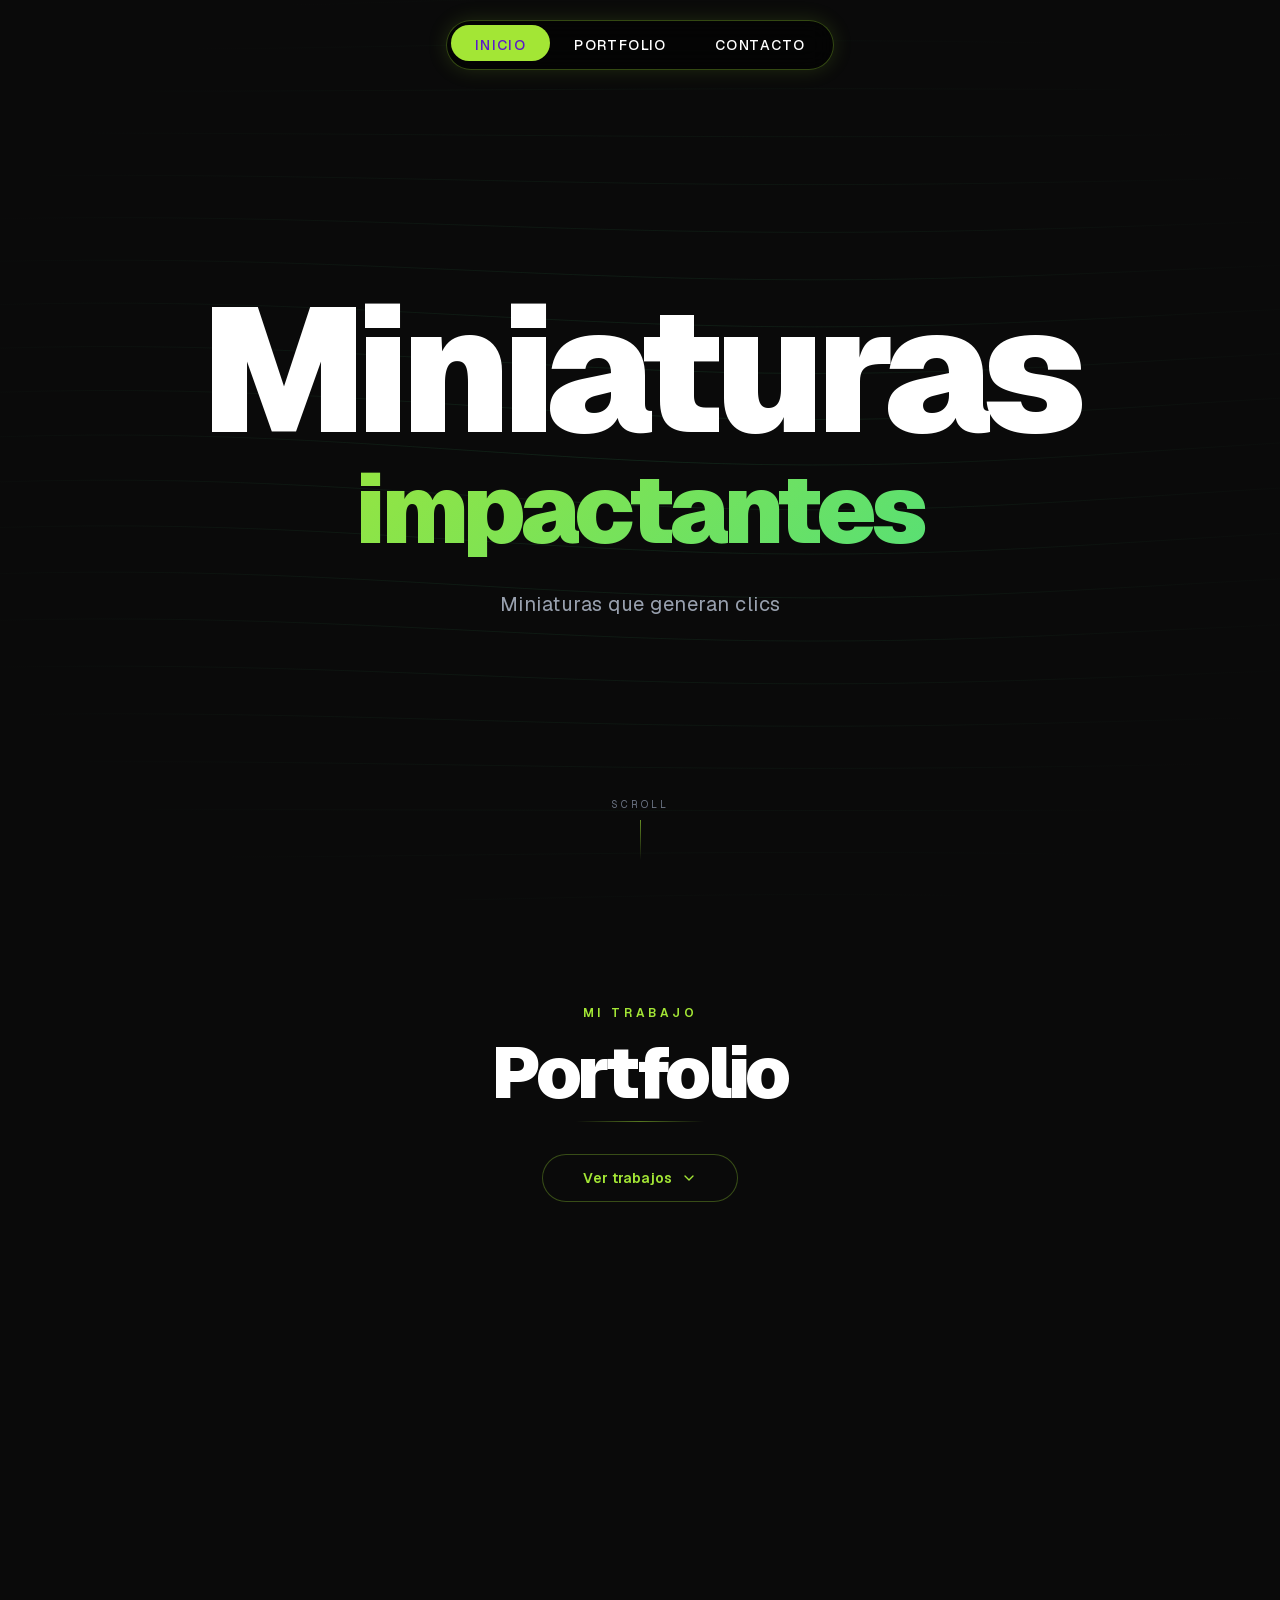
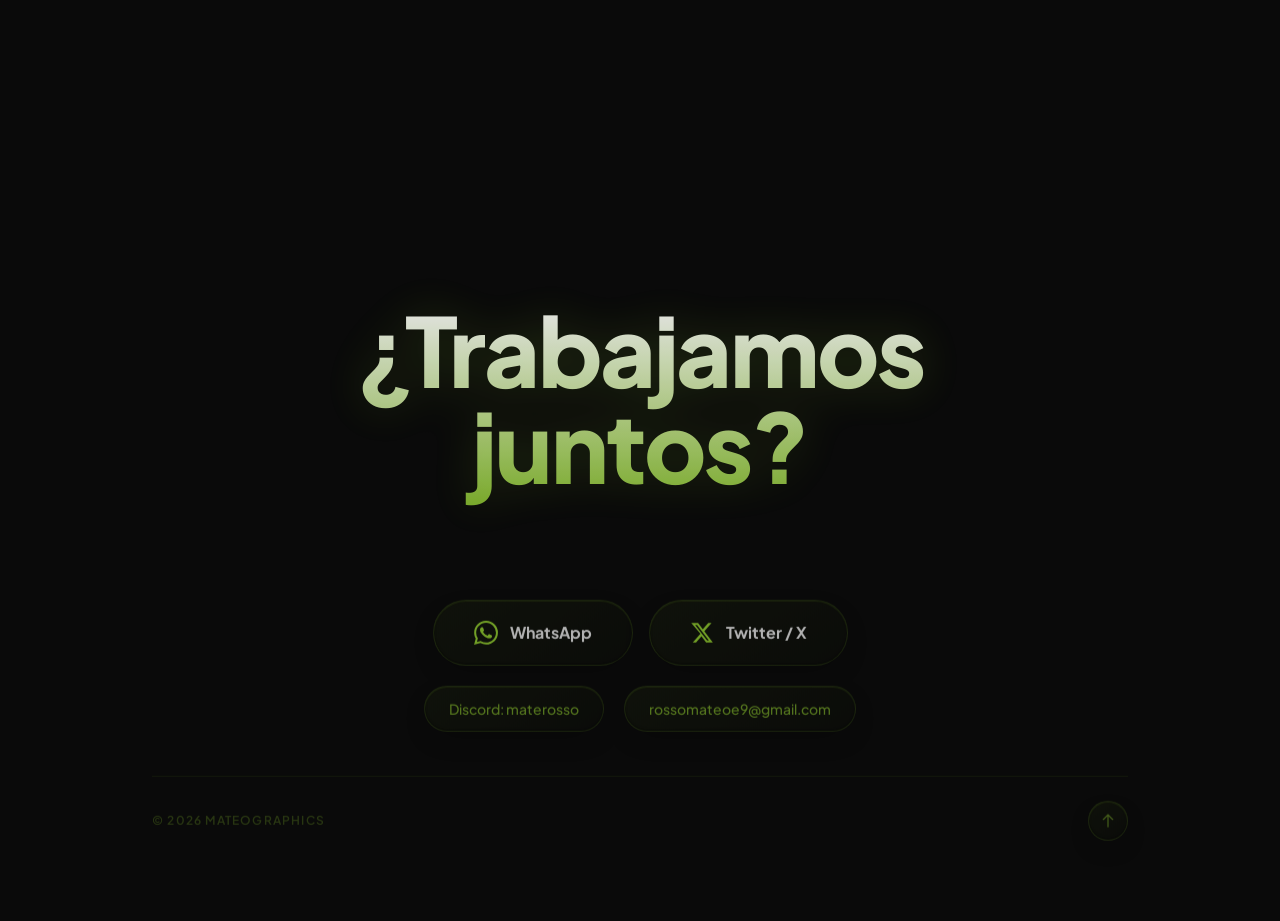
==== commit b08d247c: "Updates" ====
--- a/index.html
+++ b/index.html
@@ -1,4 +1,4 @@
-<!DOCTYPE html><html lang="es" class="geist_a71539c9-module__T19VSG__variable geist_mono_8d43a2aa-module__8Li5zG__variable h-full antialiased"><head><meta charSet="utf-8"/><meta name="viewport" content="width=device-width, initial-scale=1"/><link rel="preload" href="/_next/static/media/797e433ab948586e-s.p.09zddjkbdep5a.woff2" as="font" crossorigin="" type="font/woff2"/><link rel="preload" href="/_next/static/media/caa3a2e1cccd8315-s.p.09~u27dqhyhd6.woff2" as="font" crossorigin="" type="font/woff2"/><link rel="stylesheet" href="/_next/static/chunks/107~ioszc_eh5.css" data-precedence="next"/><link rel="preload" as="script" fetchPriority="low" href="/_next/static/chunks/11qk_vpw_zwkf.js"/><script src="/_next/static/chunks/125l.7mq080dp.js" async=""></script><script src="/_next/static/chunks/10u3y4bw1ayzs.js" async=""></script><script src="/_next/static/chunks/turbopack-0x3h0o5n5ls1-.js" async=""></script><script src="/_next/static/chunks/0fsi8lw5utejl.js" async=""></script><script src="/_next/static/chunks/15qvp534nahp9.js" async=""></script><script src="/_next/static/chunks/0mgbljqmi58-q.js" async=""></script><meta name="next-size-adjust" content=""/><title>MateoGraphics — Miniaturas que generan clics</title><meta name="description" content="Portfolio de MateoGraphics. Editor de miniaturas para YouTube. Diseño impactante para creadores de contenido."/><link rel="icon" href="/icon.png?icon.0-w6.l_95j5x0.png" sizes="800x800" type="image/png"/><script src="/_next/static/chunks/03~yq9q893hmn.js" noModule=""></script></head><body class="min-h-full bg-[#0a0a0a]"><div hidden=""><!--$--><!--/$--></div><main class="bg-[#0a0a0a]"><section id="inicio" class="relative h-screen overflow-hidden"><div class="absolute inset-0 z-0 overflow-hidden bg-[#0a0a0a]"><canvas class="block w-full h-full"></canvas><div class="absolute inset-0 bg-[radial-gradient(ellipse_at_center,transparent_0%,#0a0a0a_80%)] pointer-events-none"></div></div><nav class="fixed top-0 left-0 right-0 z-50 flex justify-center pt-5 px-4"><ul class="relative flex w-fit rounded-full border border-[#a3e635]/30 bg-black/60 backdrop-blur-md p-1 shadow-[0_0_20px_rgba(163,230,53,0.15)]"><li class="relative z-10 block cursor-pointer px-4 py-2 text-xs uppercase tracking-widest text-white mix-blend-difference md:px-6 md:py-2.5 md:text-sm font-medium select-none">Inicio</li><li class="relative z-10 block cursor-pointer px-4 py-2 text-xs uppercase tracking-widest text-white mix-blend-difference md:px-6 md:py-2.5 md:text-sm font-medium select-none">Portfolio</li><li class="relative z-10 block cursor-pointer px-4 py-2 text-xs uppercase tracking-widest text-white mix-blend-difference md:px-6 md:py-2.5 md:text-sm font-medium select-none">Contacto</li><li class="absolute z-0 h-8 rounded-full bg-[#a3e635] md:h-9"></li></ul></nav><div class="relative z-10 flex flex-col items-center justify-center h-full px-4 text-center"><div style="opacity:0;transform:translateY(30px)"><h1 class="text-5xl sm:text-7xl md:text-9xl lg:text-[11rem] font-black tracking-tighter text-white leading-none">Miniaturas</h1><div class="relative text-4xl sm:text-5xl md:text-7xl lg:text-8xl h-[1.2em] overflow-hidden -mt-2"><span class="absolute inset-0 flex items-center justify-center font-black tracking-tighter" style="background:linear-gradient(135deg, #a3e635 0%, #4ade80 100%);-webkit-background-clip:text;-webkit-text-fill-color:transparent;background-clip:text;opacity:0;transform:translateY(160px)">impactantes</span><span class="absolute inset-0 flex items-center justify-center font-black tracking-tighter" style="background:linear-gradient(135deg, #a3e635 0%, #4ade80 100%);-webkit-background-clip:text;-webkit-text-fill-color:transparent;background-clip:text;opacity:0;transform:translateY(160px)">creativas</span><span class="absolute inset-0 flex items-center justify-center font-black tracking-tighter" style="background:linear-gradient(135deg, #a3e635 0%, #4ade80 100%);-webkit-background-clip:text;-webkit-text-fill-color:transparent;background-clip:text;opacity:0;transform:translateY(160px)">únicas</span><span class="absolute inset-0 flex items-center justify-center font-black tracking-tighter" style="background:linear-gradient(135deg, #a3e635 0%, #4ade80 100%);-webkit-background-clip:text;-webkit-text-fill-color:transparent;background-clip:text;opacity:0;transform:translateY(160px)">profesionales</span><span class="absolute inset-0 flex items-center justify-center font-black tracking-tighter" style="background:linear-gradient(135deg, #a3e635 0%, #4ade80 100%);-webkit-background-clip:text;-webkit-text-fill-color:transparent;background-clip:text;opacity:0;transform:translateY(160px)">memorables</span></div></div><p class="text-lg md:text-xl text-gray-400 tracking-wide mt-6 max-w-md" style="opacity:0">Miniaturas que generan clics</p><div class="absolute bottom-10 left-1/2 -translate-x-1/2 flex flex-col items-center gap-2" style="opacity:0"><span class="text-[10px] uppercase tracking-[0.3em] text-gray-500">Scroll</span><div class="h-10 w-px bg-gradient-to-b from-[#a3e635]/60 to-transparent animate-pulse"></div></div></div></section><section id="portfolio" class="relative bg-[#0a0a0a] pt-24 pb-10 md:min-h-screen"><div class="text-center px-4 mb-4"><div style="opacity:0;transform:translateY(30px)"><span class="inline-block text-xs font-semibold uppercase tracking-[0.3em] text-[#a3e635] mb-4">Mi trabajo</span><h2 class="text-4xl sm:text-5xl md:text-7xl font-black tracking-tighter text-white">Portfolio</h2></div></div><div class="flex justify-center mb-8"><div class="h-px w-32 bg-gradient-to-r from-transparent via-[#a3e635]/50 to-transparent"></div></div><div class="flex flex-col items-center px-4 max-w-5xl mx-auto"><button class="group relative h-12 px-10 rounded-full overflow-hidden border border-[#a3e635]/30 bg-[#0a0a0a] transition-all duration-300 hover:border-[#a3e635]/60 hover:shadow-[0_0_24px_rgba(163,230,53,0.15)]"><span class="relative flex items-center gap-2 text-sm font-semibold text-[#a3e635] tracking-wide">Ver trabajos<svg xmlns="http://www.w3.org/2000/svg" width="24" height="24" viewBox="0 0 24 24" fill="none" stroke="currentColor" stroke-width="2" stroke-linecap="round" stroke-linejoin="round" class="lucide lucide-chevron-down w-4 h-4 transition-transform duration-300" aria-hidden="true"><path d="m6 9 6 6 6-6"></path></svg></span></button></div></section><div id="contacto"><style>
+<!DOCTYPE html><html lang="es" class="geist_a71539c9-module__T19VSG__variable geist_mono_8d43a2aa-module__8Li5zG__variable h-full antialiased"><head><meta charSet="utf-8"/><meta name="viewport" content="width=device-width, initial-scale=1"/><link rel="preload" href="/_next/static/media/797e433ab948586e-s.p.09zddjkbdep5a.woff2" as="font" crossorigin="" type="font/woff2"/><link rel="preload" href="/_next/static/media/caa3a2e1cccd8315-s.p.09~u27dqhyhd6.woff2" as="font" crossorigin="" type="font/woff2"/><link rel="stylesheet" href="/_next/static/chunks/107~ioszc_eh5.css" data-precedence="next"/><link rel="preload" as="script" fetchPriority="low" href="/_next/static/chunks/11qk_vpw_zwkf.js"/><script src="/_next/static/chunks/125l.7mq080dp.js" async=""></script><script src="/_next/static/chunks/10u3y4bw1ayzs.js" async=""></script><script src="/_next/static/chunks/turbopack-0x3h0o5n5ls1-.js" async=""></script><script src="/_next/static/chunks/0fsi8lw5utejl.js" async=""></script><script src="/_next/static/chunks/15qvp534nahp9.js" async=""></script><script src="/_next/static/chunks/05vp_z.1riqv_.js" async=""></script><meta name="next-size-adjust" content=""/><title>MateoGraphics — Miniaturas que generan clics</title><meta name="description" content="Portfolio de MateoGraphics. Editor de miniaturas para YouTube. Diseño impactante para creadores de contenido."/><link rel="icon" href="/icon.png?icon.0-w6.l_95j5x0.png" sizes="800x800" type="image/png"/><script src="/_next/static/chunks/03~yq9q893hmn.js" noModule=""></script></head><body class="min-h-full bg-[#0a0a0a]"><div hidden=""><!--$--><!--/$--></div><main class="bg-[#0a0a0a]"><section id="inicio" class="relative h-screen overflow-hidden"><div class="absolute inset-0 z-0 overflow-hidden bg-[#0a0a0a]"><canvas class="block w-full h-full"></canvas><div class="absolute inset-0 bg-[radial-gradient(ellipse_at_center,transparent_0%,#0a0a0a_80%)] pointer-events-none"></div></div><nav class="fixed top-0 left-0 right-0 z-50 flex justify-center pt-5 px-4"><ul class="relative flex w-fit rounded-full border border-[#a3e635]/30 bg-black/60 backdrop-blur-md p-1 shadow-[0_0_20px_rgba(163,230,53,0.15)]"><li class="relative z-10 block cursor-pointer px-4 py-2 text-xs uppercase tracking-widest text-white mix-blend-difference md:px-6 md:py-2.5 md:text-sm font-medium select-none">Inicio</li><li class="relative z-10 block cursor-pointer px-4 py-2 text-xs uppercase tracking-widest text-white mix-blend-difference md:px-6 md:py-2.5 md:text-sm font-medium select-none">Portfolio</li><li class="relative z-10 block cursor-pointer px-4 py-2 text-xs uppercase tracking-widest text-white mix-blend-difference md:px-6 md:py-2.5 md:text-sm font-medium select-none">Contacto</li><li class="absolute z-0 h-8 rounded-full bg-[#a3e635] md:h-9"></li></ul></nav><div class="relative z-10 flex flex-col items-center justify-center h-full px-4 text-center"><div style="opacity:0;transform:translateY(30px)"><h1 class="text-5xl sm:text-7xl md:text-9xl lg:text-[11rem] font-black tracking-tighter text-white leading-none">Miniaturas</h1><div class="relative text-4xl sm:text-5xl md:text-7xl lg:text-8xl h-[1.2em] overflow-hidden -mt-2"><span class="absolute inset-0 flex items-center justify-center font-black tracking-tighter" style="background:linear-gradient(135deg, #a3e635 0%, #4ade80 100%);-webkit-background-clip:text;-webkit-text-fill-color:transparent;background-clip:text;opacity:0;transform:translateY(160px)">impactantes</span><span class="absolute inset-0 flex items-center justify-center font-black tracking-tighter" style="background:linear-gradient(135deg, #a3e635 0%, #4ade80 100%);-webkit-background-clip:text;-webkit-text-fill-color:transparent;background-clip:text;opacity:0;transform:translateY(160px)">creativas</span><span class="absolute inset-0 flex items-center justify-center font-black tracking-tighter" style="background:linear-gradient(135deg, #a3e635 0%, #4ade80 100%);-webkit-background-clip:text;-webkit-text-fill-color:transparent;background-clip:text;opacity:0;transform:translateY(160px)">únicas</span><span class="absolute inset-0 flex items-center justify-center font-black tracking-tighter" style="background:linear-gradient(135deg, #a3e635 0%, #4ade80 100%);-webkit-background-clip:text;-webkit-text-fill-color:transparent;background-clip:text;opacity:0;transform:translateY(160px)">profesionales</span><span class="absolute inset-0 flex items-center justify-center font-black tracking-tighter" style="background:linear-gradient(135deg, #a3e635 0%, #4ade80 100%);-webkit-background-clip:text;-webkit-text-fill-color:transparent;background-clip:text;opacity:0;transform:translateY(160px)">memorables</span></div></div><p class="text-lg md:text-xl text-gray-400 tracking-wide mt-6 max-w-md" style="opacity:0">Miniaturas que generan clics</p><div class="absolute bottom-10 left-1/2 -translate-x-1/2 flex flex-col items-center gap-2" style="opacity:0"><span class="text-[10px] uppercase tracking-[0.3em] text-gray-500">Scroll</span><div class="h-10 w-px bg-gradient-to-b from-[#a3e635]/60 to-transparent animate-pulse"></div></div></div></section><section id="portfolio" class="relative bg-[#0a0a0a] pt-24 pb-10 md:min-h-screen"><div class="text-center px-4 mb-4"><div style="opacity:0;transform:translateY(30px)"><span class="inline-block text-xs font-semibold uppercase tracking-[0.3em] text-[#a3e635] mb-4">Mi trabajo</span><h2 class="text-4xl sm:text-5xl md:text-7xl font-black tracking-tighter text-white">Portfolio</h2></div></div><div class="flex justify-center mb-8"><div class="h-px w-32 bg-gradient-to-r from-transparent via-[#a3e635]/50 to-transparent"></div></div><div class="flex flex-col items-center px-4 max-w-5xl mx-auto"><button class="group relative h-12 px-10 rounded-full overflow-hidden border border-[#a3e635]/30 bg-[#0a0a0a] transition-all duration-300 hover:border-[#a3e635]/60 hover:shadow-[0_0_24px_rgba(163,230,53,0.15)]"><span class="relative flex items-center gap-2 text-sm font-semibold text-[#a3e635] tracking-wide">Ver trabajos<svg xmlns="http://www.w3.org/2000/svg" width="24" height="24" viewBox="0 0 24 24" fill="none" stroke="currentColor" stroke-width="2" stroke-linecap="round" stroke-linejoin="round" class="lucide lucide-chevron-down w-4 h-4 transition-transform duration-300" aria-hidden="true"><path d="m6 9 6 6 6-6"></path></svg></span></button></div></section><div id="contacto"><style>
 @import url('https://fonts.googleapis.com/css2?family=Plus+Jakarta+Sans:wght@300;400;500;600;700;800;900&display=swap');
 
 .cinematic-footer-wrapper {
@@ -90,4 +90,4 @@
   background-clip: text;
   filter: drop-shadow(0px 0px 24px rgba(163,230,53,0.2));
 }
-</style><div class="relative w-full"><footer class="relative flex w-full flex-col bg-[#0a0a0a] text-white cinematic-footer-wrapper"><div class="relative z-10 flex flex-col items-center pt-10 pb-8 md:py-24 px-4 md:px-6 w-full max-w-5xl mx-auto"><h2 class="text-[11vw] sm:text-6xl md:text-5xl lg:text-8xl font-black footer-text-glow tracking-tight mb-10 md:mb-20 text-center px-4 md:px-8 w-full pb-2 md:pb-4"><span class="md:hidden">¡Contactame!</span><span class="hidden md:inline">¿Trabajamos juntos?</span></h2><div class="flex flex-col items-center gap-5 w-full"><div class="flex flex-wrap justify-center gap-3 md:gap-4 w-full"><a class="cursor-pointer footer-glass-pill px-6 py-4 md:px-10 md:py-5 rounded-full text-white font-bold text-sm md:text-base flex items-center gap-3" href="https://wa.me/5491167942862" target="_blank" rel="noopener noreferrer"><svg class="w-5 h-5 md:w-6 md:h-6 text-[#a3e635]" viewBox="0 0 24 24" fill="currentColor"><path d="M17.472 14.382c-.297-.149-1.758-.867-2.03-.967-.273-.099-.471-.148-.67.15-.197.297-.767.966-.94 1.164-.173.199-.347.223-.644.075-.297-.15-1.255-.463-2.39-1.475-.883-.788-1.48-1.761-1.653-2.059-.173-.297-.018-.458.13-.606.134-.133.298-.347.446-.52.149-.174.198-.298.298-.497.099-.198.05-.371-.025-.52-.075-.149-.669-1.612-.916-2.207-.242-.579-.487-.5-.669-.51-.173-.008-.371-.01-.57-.01-.198 0-.52.074-.792.372-.272.297-1.04 1.016-1.04 2.479 0 1.462 1.065 2.875 1.213 3.074.149.198 2.096 3.2 5.077 4.487.709.306 1.262.489 1.694.625.712.227 1.36.195 1.871.118.571-.085 1.758-.719 2.006-1.413.248-.694.248-1.289.173-1.413-.074-.124-.272-.198-.57-.347m-5.421 7.403h-.004a9.87 9.87 0 01-5.031-1.378l-.361-.214-3.741.982.998-3.648-.235-.374a9.86 9.86 0 01-1.51-5.26c.001-5.45 4.436-9.884 9.888-9.884 2.64 0 5.122 1.03 6.988 2.898a9.825 9.825 0 012.893 6.994c-.003 5.45-4.437 9.884-9.885 9.884m8.413-18.297A11.815 11.815 0 0012.05 0C5.495 0 .16 5.335.157 11.892c0 2.096.547 4.142 1.588 5.945L.057 24l6.305-1.654a11.882 11.882 0 005.683 1.448h.005c6.554 0 11.89-5.335 11.893-11.893a11.821 11.821 0 00-3.48-8.413Z"></path></svg>WhatsApp</a><a class="cursor-pointer footer-glass-pill px-6 py-4 md:px-10 md:py-5 rounded-full text-white font-bold text-sm md:text-base flex items-center gap-3" href="https://x.com/maateographics" target="_blank" rel="noopener noreferrer"><svg class="w-5 h-5 md:w-6 md:h-6 text-[#a3e635]" viewBox="0 0 24 24" fill="currentColor"><path d="M18.244 2.25h3.308l-7.227 8.26 8.502 11.24H16.17l-4.714-6.231-5.401 6.231H2.746l7.73-8.835L1.254 2.25H8.08l4.713 6.231zm-1.161 17.52h1.833L7.084 4.126H5.117z"></path></svg>Twitter / X</a><a class="cursor-pointer footer-glass-pill px-6 py-4 md:px-10 md:py-5 rounded-full text-white font-bold text-sm md:text-base flex items-center gap-3" href="https://www.instagram.com/mateoo.rosso/" target="_blank" rel="noopener noreferrer"><svg class="w-5 h-5 md:w-6 md:h-6 text-[#a3e635]" viewBox="0 0 24 24" fill="none" stroke="currentColor" stroke-width="2" stroke-linecap="round" stroke-linejoin="round"><rect x="2" y="2" width="20" height="20" rx="5" ry="5"></rect><path d="M16 11.37A4 4 0 1 1 12.63 8 4 4 0 0 1 16 11.37z"></path><line x1="17.5" y1="6.5" x2="17.51" y2="6.5"></line></svg>Instagram</a></div><div class="flex flex-wrap justify-center gap-3 md:gap-5 w-full"><button class="relative overflow-hidden footer-glass-pill px-6 py-3 rounded-full text-[#a3e635]/70 font-medium text-xs md:text-sm hover:text-white cursor-pointer"><span class="flex items-center gap-2 transition-all duration-300" style="opacity:1;transform:translateY(0)">Discord: materosso</span><span class="absolute inset-0 flex items-center justify-center gap-2 text-[#a3e635] font-semibold transition-all duration-300" style="opacity:0;transform:translateY(8px)"><svg class="w-4 h-4" fill="none" stroke="currentColor" viewBox="0 0 24 24"><path stroke-linecap="round" stroke-linejoin="round" stroke-width="2.5" d="M5 13l4 4L19 7"></path></svg>Copiado</span></button><button class="relative overflow-hidden footer-glass-pill px-6 py-3 rounded-full text-[#a3e635]/70 font-medium text-xs md:text-sm hover:text-white cursor-pointer"><span class="flex items-center gap-2 transition-all duration-300" style="opacity:1;transform:translateY(0)"><span class="md:hidden">Email</span><span class="hidden md:inline">rossomateoe9@gmail.com</span></span><span class="absolute inset-0 flex items-center justify-center gap-2 text-[#a3e635] font-semibold transition-all duration-300" style="opacity:0;transform:translateY(8px)"><svg class="w-4 h-4" fill="none" stroke="currentColor" viewBox="0 0 24 24"><path stroke-linecap="round" stroke-linejoin="round" stroke-width="2.5" d="M5 13l4 4L19 7"></path></svg>Copiado</span></button></div><div class="flex items-center justify-between w-full mt-6 pt-6 border-t border-[#a3e635]/10"><span class="text-[#a3e635]/30 text-[10px] md:text-xs font-semibold tracking-widest uppercase">© <!-- -->2026<!-- --> MateoGraphics</span><button class="cursor-pointer w-10 h-10 rounded-full footer-glass-pill flex items-center justify-center text-[#a3e635]/50 hover:text-[#a3e635] group"><svg class="w-4 h-4 transform group-hover:-translate-y-1 transition-transform duration-300" fill="none" stroke="currentColor" viewBox="0 0 24 24"><path stroke-linecap="round" stroke-linejoin="round" stroke-width="2" d="M5 10l7-7m0 0l7 7m-7-7v18"></path></svg></button></div></div></div></footer></div></div></main><!--$--><!--/$--><script src="/_next/static/chunks/11qk_vpw_zwkf.js" id="_R_" async=""></script><script>(self.__next_f=self.__next_f||[]).push([0])</script><script>self.__next_f.push([1,"1:\"$Sreact.fragment\"\n2:I[39756,[\"/_next/static/chunks/0fsi8lw5utejl.js\",\"/_next/static/chunks/15qvp534nahp9.js\"],\"default\"]\n3:I[37457,[\"/_next/static/chunks/0fsi8lw5utejl.js\",\"/_next/static/chunks/15qvp534nahp9.js\"],\"default\"]\n4:I[47257,[\"/_next/static/chunks/0fsi8lw5utejl.js\",\"/_next/static/chunks/15qvp534nahp9.js\"],\"ClientPageRoot\"]\n5:I[31713,[\"/_next/static/chunks/0fsi8lw5utejl.js\",\"/_next/static/chunks/15qvp534nahp9.js\",\"/_next/static/chunks/0mgbljqmi58-q.js\"],\"default\"]\n8:I[97367,[\"/_next/static/chunks/0fsi8lw5utejl.js\",\"/_next/static/chunks/15qvp534nahp9.js\"],\"OutletBoundary\"]\n9:\"$Sreact.suspense\"\nb:I[97367,[\"/_next/static/chunks/0fsi8lw5utejl.js\",\"/_next/static/chunks/15qvp534nahp9.js\"],\"ViewportBoundary\"]\nd:I[97367,[\"/_next/static/chunks/0fsi8lw5utejl.js\",\"/_next/static/chunks/15qvp534nahp9.js\"],\"MetadataBoundary\"]\nf:I[68027,[\"/_next/static/chunks/0fsi8lw5utejl.js\",\"/_next/static/chunks/15qvp534nahp9.js\"],\"default\",1]\n:HL[\"/_next/static/chunks/107~ioszc_eh5.css\",\"style\"]\n:HL[\"/_next/static/media/797e433ab948586e-s.p.09zddjkbdep5a.woff2\",\"font\",{\"crossOrigin\":\"\",\"type\":\"font/woff2\"}]\n:HL[\"/_next/static/media/caa3a2e1cccd8315-s.p.09~u27dqhyhd6.woff2\",\"font\",{\"crossOrigin\":\"\",\"type\":\"font/woff2\"}]\n"])</script><script>self.__next_f.push([1,"0:{\"P\":null,\"c\":[\"\",\"\"],\"q\":\"\",\"i\":false,\"f\":[[[\"\",{\"children\":[\"__PAGE__\",{}]},\"$undefined\",\"$undefined\",16],[[\"$\",\"$1\",\"c\",{\"children\":[[[\"$\",\"link\",\"0\",{\"rel\":\"stylesheet\",\"href\":\"/_next/static/chunks/107~ioszc_eh5.css\",\"precedence\":\"next\",\"crossOrigin\":\"$undefined\",\"nonce\":\"$undefined\"}],[\"$\",\"script\",\"script-0\",{\"src\":\"/_next/static/chunks/0fsi8lw5utejl.js\",\"async\":true,\"nonce\":\"$undefined\"}],[\"$\",\"script\",\"script-1\",{\"src\":\"/_next/static/chunks/15qvp534nahp9.js\",\"async\":true,\"nonce\":\"$undefined\"}]],[\"$\",\"html\",null,{\"lang\":\"es\",\"className\":\"geist_a71539c9-module__T19VSG__variable geist_mono_8d43a2aa-module__8Li5zG__variable h-full antialiased\",\"children\":[\"$\",\"body\",null,{\"className\":\"min-h-full bg-[#0a0a0a]\",\"children\":[\"$\",\"$L2\",null,{\"parallelRouterKey\":\"children\",\"error\":\"$undefined\",\"errorStyles\":\"$undefined\",\"errorScripts\":\"$undefined\",\"template\":[\"$\",\"$L3\",null,{}],\"templateStyles\":\"$undefined\",\"templateScripts\":\"$undefined\",\"notFound\":[[[\"$\",\"title\",null,{\"children\":\"404: This page could not be found.\"}],[\"$\",\"div\",null,{\"style\":{\"fontFamily\":\"system-ui,\\\"Segoe UI\\\",Roboto,Helvetica,Arial,sans-serif,\\\"Apple Color Emoji\\\",\\\"Segoe UI Emoji\\\"\",\"height\":\"100vh\",\"textAlign\":\"center\",\"display\":\"flex\",\"flexDirection\":\"column\",\"alignItems\":\"center\",\"justifyContent\":\"center\"},\"children\":[\"$\",\"div\",null,{\"children\":[[\"$\",\"style\",null,{\"dangerouslySetInnerHTML\":{\"__html\":\"body{color:#000;background:#fff;margin:0}.next-error-h1{border-right:1px solid rgba(0,0,0,.3)}@media (prefers-color-scheme:dark){body{color:#fff;background:#000}.next-error-h1{border-right:1px solid rgba(255,255,255,.3)}}\"}}],[\"$\",\"h1\",null,{\"className\":\"next-error-h1\",\"style\":{\"display\":\"inline-block\",\"margin\":\"0 20px 0 0\",\"padding\":\"0 23px 0 0\",\"fontSize\":24,\"fontWeight\":500,\"verticalAlign\":\"top\",\"lineHeight\":\"49px\"},\"children\":404}],[\"$\",\"div\",null,{\"style\":{\"display\":\"inline-block\"},\"children\":[\"$\",\"h2\",null,{\"style\":{\"fontSize\":14,\"fontWeight\":400,\"lineHeight\":\"49px\",\"margin\":0},\"children\":\"This page could not be found.\"}]}]]}]}]],[]],\"forbidden\":\"$undefined\",\"unauthorized\":\"$undefined\"}]}]}]]}],{\"children\":[[\"$\",\"$1\",\"c\",{\"children\":[[\"$\",\"$L4\",null,{\"Component\":\"$5\",\"serverProvidedParams\":{\"searchParams\":{},\"params\":{},\"promises\":[\"$@6\",\"$@7\"]}}],[[\"$\",\"script\",\"script-0\",{\"src\":\"/_next/static/chunks/0mgbljqmi58-q.js\",\"async\":true,\"nonce\":\"$undefined\"}]],[\"$\",\"$L8\",null,{\"children\":[\"$\",\"$9\",null,{\"name\":\"Next.MetadataOutlet\",\"children\":\"$@a\"}]}]]}],{},null,false,null]},null,false,null],[\"$\",\"$1\",\"h\",{\"children\":[null,[\"$\",\"$Lb\",null,{\"children\":\"$Lc\"}],[\"$\",\"div\",null,{\"hidden\":true,\"children\":[\"$\",\"$Ld\",null,{\"children\":[\"$\",\"$9\",null,{\"name\":\"Next.Metadata\",\"children\":\"$Le\"}]}]}],[\"$\",\"meta\",null,{\"name\":\"next-size-adjust\",\"content\":\"\"}]]}],false]],\"m\":\"$undefined\",\"G\":[\"$f\",[[\"$\",\"link\",\"0\",{\"rel\":\"stylesheet\",\"href\":\"/_next/static/chunks/107~ioszc_eh5.css\",\"precedence\":\"next\",\"crossOrigin\":\"$undefined\",\"nonce\":\"$undefined\"}]]],\"S\":true,\"h\":null,\"s\":\"$undefined\",\"l\":\"$undefined\",\"p\":\"$undefined\",\"d\":\"$undefined\",\"b\":\"LyUaYKrn1n4mge8PmBrnQ\"}\n"])</script><script>self.__next_f.push([1,"6:{}\n7:\"$0:f:0:1:1:children:0:props:children:0:props:serverProvidedParams:params\"\n"])</script><script>self.__next_f.push([1,"c:[[\"$\",\"meta\",\"0\",{\"charSet\":\"utf-8\"}],[\"$\",\"meta\",\"1\",{\"name\":\"viewport\",\"content\":\"width=device-width, initial-scale=1\"}]]\n"])</script><script>self.__next_f.push([1,"10:I[27201,[\"/_next/static/chunks/0fsi8lw5utejl.js\",\"/_next/static/chunks/15qvp534nahp9.js\"],\"IconMark\"]\na:null\ne:[[\"$\",\"title\",\"0\",{\"children\":\"MateoGraphics — Miniaturas que generan clics\"}],[\"$\",\"meta\",\"1\",{\"name\":\"description\",\"content\":\"Portfolio de MateoGraphics. Editor de miniaturas para YouTube. Diseño impactante para creadores de contenido.\"}],[\"$\",\"link\",\"2\",{\"rel\":\"icon\",\"href\":\"/icon.png?icon.0-w6.l_95j5x0.png\",\"sizes\":\"800x800\",\"type\":\"image/png\"}],[\"$\",\"$L10\",\"3\",{}]]\n"])</script></body></html>+</style><div class="relative w-full"><footer class="relative flex w-full flex-col bg-[#0a0a0a] text-white cinematic-footer-wrapper"><div class="relative z-10 flex flex-col items-center pt-10 pb-8 md:py-24 px-4 md:px-6 w-full max-w-5xl mx-auto"><h2 class="text-[11vw] sm:text-6xl md:text-5xl lg:text-8xl font-black footer-text-glow tracking-tight mb-10 md:mb-20 text-center px-4 md:px-8 w-full pb-2 md:pb-4"><span class="md:hidden">¡Contactame!</span><span class="hidden md:inline">¿Trabajamos juntos?</span></h2><div class="flex flex-col items-center gap-5 w-full"><div class="flex flex-wrap justify-center gap-3 md:gap-4 w-full"><a class="cursor-pointer footer-glass-pill px-6 py-4 md:px-10 md:py-5 rounded-full text-white font-bold text-sm md:text-base flex items-center gap-3" href="https://wa.me/5491167942862" target="_blank" rel="noopener noreferrer"><svg class="w-5 h-5 md:w-6 md:h-6 text-[#a3e635]" viewBox="0 0 24 24" fill="currentColor"><path d="M17.472 14.382c-.297-.149-1.758-.867-2.03-.967-.273-.099-.471-.148-.67.15-.197.297-.767.966-.94 1.164-.173.199-.347.223-.644.075-.297-.15-1.255-.463-2.39-1.475-.883-.788-1.48-1.761-1.653-2.059-.173-.297-.018-.458.13-.606.134-.133.298-.347.446-.52.149-.174.198-.298.298-.497.099-.198.05-.371-.025-.52-.075-.149-.669-1.612-.916-2.207-.242-.579-.487-.5-.669-.51-.173-.008-.371-.01-.57-.01-.198 0-.52.074-.792.372-.272.297-1.04 1.016-1.04 2.479 0 1.462 1.065 2.875 1.213 3.074.149.198 2.096 3.2 5.077 4.487.709.306 1.262.489 1.694.625.712.227 1.36.195 1.871.118.571-.085 1.758-.719 2.006-1.413.248-.694.248-1.289.173-1.413-.074-.124-.272-.198-.57-.347m-5.421 7.403h-.004a9.87 9.87 0 01-5.031-1.378l-.361-.214-3.741.982.998-3.648-.235-.374a9.86 9.86 0 01-1.51-5.26c.001-5.45 4.436-9.884 9.888-9.884 2.64 0 5.122 1.03 6.988 2.898a9.825 9.825 0 012.893 6.994c-.003 5.45-4.437 9.884-9.885 9.884m8.413-18.297A11.815 11.815 0 0012.05 0C5.495 0 .16 5.335.157 11.892c0 2.096.547 4.142 1.588 5.945L.057 24l6.305-1.654a11.882 11.882 0 005.683 1.448h.005c6.554 0 11.89-5.335 11.893-11.893a11.821 11.821 0 00-3.48-8.413Z"></path></svg>WhatsApp</a><a class="cursor-pointer footer-glass-pill px-6 py-4 md:px-10 md:py-5 rounded-full text-white font-bold text-sm md:text-base flex items-center gap-3" href="https://x.com/maateographics" target="_blank" rel="noopener noreferrer"><svg class="w-5 h-5 md:w-6 md:h-6 text-[#a3e635]" viewBox="0 0 24 24" fill="currentColor"><path d="M18.244 2.25h3.308l-7.227 8.26 8.502 11.24H16.17l-4.714-6.231-5.401 6.231H2.746l7.73-8.835L1.254 2.25H8.08l4.713 6.231zm-1.161 17.52h1.833L7.084 4.126H5.117z"></path></svg>Twitter / X</a></div><div class="flex flex-wrap justify-center gap-3 md:gap-5 w-full"><button class="relative overflow-hidden footer-glass-pill px-6 py-3 rounded-full text-[#a3e635]/70 font-medium text-xs md:text-sm hover:text-white cursor-pointer"><span class="flex items-center gap-2 transition-all duration-300" style="opacity:1;transform:translateY(0)">Discord: materosso</span><span class="absolute inset-0 flex items-center justify-center gap-2 text-[#a3e635] font-semibold transition-all duration-300" style="opacity:0;transform:translateY(8px)"><svg class="w-4 h-4" fill="none" stroke="currentColor" viewBox="0 0 24 24"><path stroke-linecap="round" stroke-linejoin="round" stroke-width="2.5" d="M5 13l4 4L19 7"></path></svg>Copiado</span></button><button class="relative overflow-hidden footer-glass-pill px-6 py-3 rounded-full text-[#a3e635]/70 font-medium text-xs md:text-sm hover:text-white cursor-pointer"><span class="flex items-center gap-2 transition-all duration-300" style="opacity:1;transform:translateY(0)"><span class="md:hidden">Email</span><span class="hidden md:inline">rossomateoe9@gmail.com</span></span><span class="absolute inset-0 flex items-center justify-center gap-2 text-[#a3e635] font-semibold transition-all duration-300" style="opacity:0;transform:translateY(8px)"><svg class="w-4 h-4" fill="none" stroke="currentColor" viewBox="0 0 24 24"><path stroke-linecap="round" stroke-linejoin="round" stroke-width="2.5" d="M5 13l4 4L19 7"></path></svg>Copiado</span></button></div><div class="flex items-center justify-between w-full mt-6 pt-6 border-t border-[#a3e635]/10"><span class="text-[#a3e635]/30 text-[10px] md:text-xs font-semibold tracking-widest uppercase">© <!-- -->2026<!-- --> MateoGraphics</span><button class="cursor-pointer w-10 h-10 rounded-full footer-glass-pill flex items-center justify-center text-[#a3e635]/50 hover:text-[#a3e635] group"><svg class="w-4 h-4 transform group-hover:-translate-y-1 transition-transform duration-300" fill="none" stroke="currentColor" viewBox="0 0 24 24"><path stroke-linecap="round" stroke-linejoin="round" stroke-width="2" d="M5 10l7-7m0 0l7 7m-7-7v18"></path></svg></button></div></div></div></footer></div></div></main><!--$--><!--/$--><script src="/_next/static/chunks/11qk_vpw_zwkf.js" id="_R_" async=""></script><script>(self.__next_f=self.__next_f||[]).push([0])</script><script>self.__next_f.push([1,"1:\"$Sreact.fragment\"\n2:I[39756,[\"/_next/static/chunks/0fsi8lw5utejl.js\",\"/_next/static/chunks/15qvp534nahp9.js\"],\"default\"]\n3:I[37457,[\"/_next/static/chunks/0fsi8lw5utejl.js\",\"/_next/static/chunks/15qvp534nahp9.js\"],\"default\"]\n4:I[47257,[\"/_next/static/chunks/0fsi8lw5utejl.js\",\"/_next/static/chunks/15qvp534nahp9.js\"],\"ClientPageRoot\"]\n5:I[31713,[\"/_next/static/chunks/0fsi8lw5utejl.js\",\"/_next/static/chunks/15qvp534nahp9.js\",\"/_next/static/chunks/05vp_z.1riqv_.js\"],\"default\"]\n8:I[97367,[\"/_next/static/chunks/0fsi8lw5utejl.js\",\"/_next/static/chunks/15qvp534nahp9.js\"],\"OutletBoundary\"]\n9:\"$Sreact.suspense\"\nb:I[97367,[\"/_next/static/chunks/0fsi8lw5utejl.js\",\"/_next/static/chunks/15qvp534nahp9.js\"],\"ViewportBoundary\"]\nd:I[97367,[\"/_next/static/chunks/0fsi8lw5utejl.js\",\"/_next/static/chunks/15qvp534nahp9.js\"],\"MetadataBoundary\"]\nf:I[68027,[\"/_next/static/chunks/0fsi8lw5utejl.js\",\"/_next/static/chunks/15qvp534nahp9.js\"],\"default\",1]\n:HL[\"/_next/static/chunks/107~ioszc_eh5.css\",\"style\"]\n:HL[\"/_next/static/media/797e433ab948586e-s.p.09zddjkbdep5a.woff2\",\"font\",{\"crossOrigin\":\"\",\"type\":\"font/woff2\"}]\n:HL[\"/_next/static/media/caa3a2e1cccd8315-s.p.09~u27dqhyhd6.woff2\",\"font\",{\"crossOrigin\":\"\",\"type\":\"font/woff2\"}]\n"])</script><script>self.__next_f.push([1,"0:{\"P\":null,\"c\":[\"\",\"\"],\"q\":\"\",\"i\":false,\"f\":[[[\"\",{\"children\":[\"__PAGE__\",{}]},\"$undefined\",\"$undefined\",16],[[\"$\",\"$1\",\"c\",{\"children\":[[[\"$\",\"link\",\"0\",{\"rel\":\"stylesheet\",\"href\":\"/_next/static/chunks/107~ioszc_eh5.css\",\"precedence\":\"next\",\"crossOrigin\":\"$undefined\",\"nonce\":\"$undefined\"}],[\"$\",\"script\",\"script-0\",{\"src\":\"/_next/static/chunks/0fsi8lw5utejl.js\",\"async\":true,\"nonce\":\"$undefined\"}],[\"$\",\"script\",\"script-1\",{\"src\":\"/_next/static/chunks/15qvp534nahp9.js\",\"async\":true,\"nonce\":\"$undefined\"}]],[\"$\",\"html\",null,{\"lang\":\"es\",\"className\":\"geist_a71539c9-module__T19VSG__variable geist_mono_8d43a2aa-module__8Li5zG__variable h-full antialiased\",\"children\":[\"$\",\"body\",null,{\"className\":\"min-h-full bg-[#0a0a0a]\",\"children\":[\"$\",\"$L2\",null,{\"parallelRouterKey\":\"children\",\"error\":\"$undefined\",\"errorStyles\":\"$undefined\",\"errorScripts\":\"$undefined\",\"template\":[\"$\",\"$L3\",null,{}],\"templateStyles\":\"$undefined\",\"templateScripts\":\"$undefined\",\"notFound\":[[[\"$\",\"title\",null,{\"children\":\"404: This page could not be found.\"}],[\"$\",\"div\",null,{\"style\":{\"fontFamily\":\"system-ui,\\\"Segoe UI\\\",Roboto,Helvetica,Arial,sans-serif,\\\"Apple Color Emoji\\\",\\\"Segoe UI Emoji\\\"\",\"height\":\"100vh\",\"textAlign\":\"center\",\"display\":\"flex\",\"flexDirection\":\"column\",\"alignItems\":\"center\",\"justifyContent\":\"center\"},\"children\":[\"$\",\"div\",null,{\"children\":[[\"$\",\"style\",null,{\"dangerouslySetInnerHTML\":{\"__html\":\"body{color:#000;background:#fff;margin:0}.next-error-h1{border-right:1px solid rgba(0,0,0,.3)}@media (prefers-color-scheme:dark){body{color:#fff;background:#000}.next-error-h1{border-right:1px solid rgba(255,255,255,.3)}}\"}}],[\"$\",\"h1\",null,{\"className\":\"next-error-h1\",\"style\":{\"display\":\"inline-block\",\"margin\":\"0 20px 0 0\",\"padding\":\"0 23px 0 0\",\"fontSize\":24,\"fontWeight\":500,\"verticalAlign\":\"top\",\"lineHeight\":\"49px\"},\"children\":404}],[\"$\",\"div\",null,{\"style\":{\"display\":\"inline-block\"},\"children\":[\"$\",\"h2\",null,{\"style\":{\"fontSize\":14,\"fontWeight\":400,\"lineHeight\":\"49px\",\"margin\":0},\"children\":\"This page could not be found.\"}]}]]}]}]],[]],\"forbidden\":\"$undefined\",\"unauthorized\":\"$undefined\"}]}]}]]}],{\"children\":[[\"$\",\"$1\",\"c\",{\"children\":[[\"$\",\"$L4\",null,{\"Component\":\"$5\",\"serverProvidedParams\":{\"searchParams\":{},\"params\":{},\"promises\":[\"$@6\",\"$@7\"]}}],[[\"$\",\"script\",\"script-0\",{\"src\":\"/_next/static/chunks/05vp_z.1riqv_.js\",\"async\":true,\"nonce\":\"$undefined\"}]],[\"$\",\"$L8\",null,{\"children\":[\"$\",\"$9\",null,{\"name\":\"Next.MetadataOutlet\",\"children\":\"$@a\"}]}]]}],{},null,false,null]},null,false,null],[\"$\",\"$1\",\"h\",{\"children\":[null,[\"$\",\"$Lb\",null,{\"children\":\"$Lc\"}],[\"$\",\"div\",null,{\"hidden\":true,\"children\":[\"$\",\"$Ld\",null,{\"children\":[\"$\",\"$9\",null,{\"name\":\"Next.Metadata\",\"children\":\"$Le\"}]}]}],[\"$\",\"meta\",null,{\"name\":\"next-size-adjust\",\"content\":\"\"}]]}],false]],\"m\":\"$undefined\",\"G\":[\"$f\",[[\"$\",\"link\",\"0\",{\"rel\":\"stylesheet\",\"href\":\"/_next/static/chunks/107~ioszc_eh5.css\",\"precedence\":\"next\",\"crossOrigin\":\"$undefined\",\"nonce\":\"$undefined\"}]]],\"S\":true,\"h\":null,\"s\":\"$undefined\",\"l\":\"$undefined\",\"p\":\"$undefined\",\"d\":\"$undefined\",\"b\":\"SYMysNemDx84VajVZTiY_\"}\n"])</script><script>self.__next_f.push([1,"6:{}\n7:\"$0:f:0:1:1:children:0:props:children:0:props:serverProvidedParams:params\"\n"])</script><script>self.__next_f.push([1,"c:[[\"$\",\"meta\",\"0\",{\"charSet\":\"utf-8\"}],[\"$\",\"meta\",\"1\",{\"name\":\"viewport\",\"content\":\"width=device-width, initial-scale=1\"}]]\n"])</script><script>self.__next_f.push([1,"10:I[27201,[\"/_next/static/chunks/0fsi8lw5utejl.js\",\"/_next/static/chunks/15qvp534nahp9.js\"],\"IconMark\"]\na:null\ne:[[\"$\",\"title\",\"0\",{\"children\":\"MateoGraphics — Miniaturas que generan clics\"}],[\"$\",\"meta\",\"1\",{\"name\":\"description\",\"content\":\"Portfolio de MateoGraphics. Editor de miniaturas para YouTube. Diseño impactante para creadores de contenido.\"}],[\"$\",\"link\",\"2\",{\"rel\":\"icon\",\"href\":\"/icon.png?icon.0-w6.l_95j5x0.png\",\"sizes\":\"800x800\",\"type\":\"image/png\"}],[\"$\",\"$L10\",\"3\",{}]]\n"])</script></body></html>
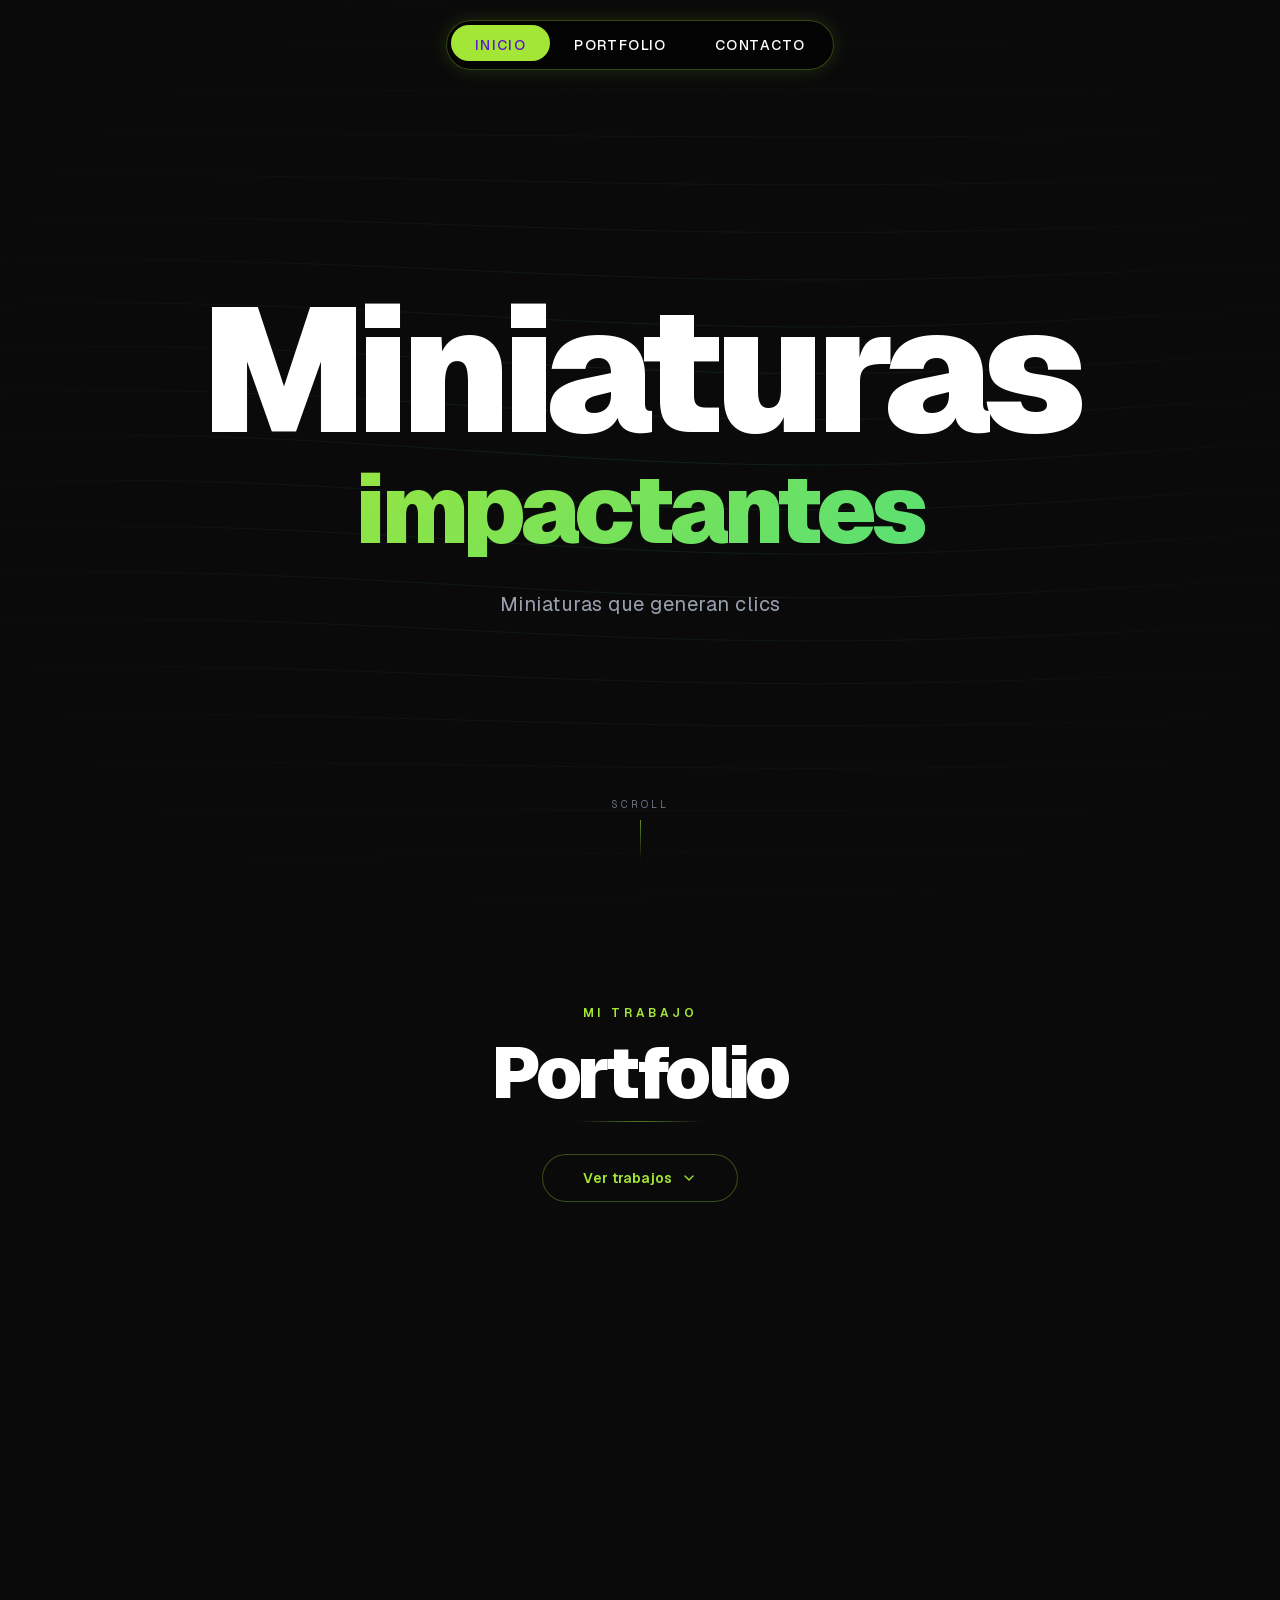
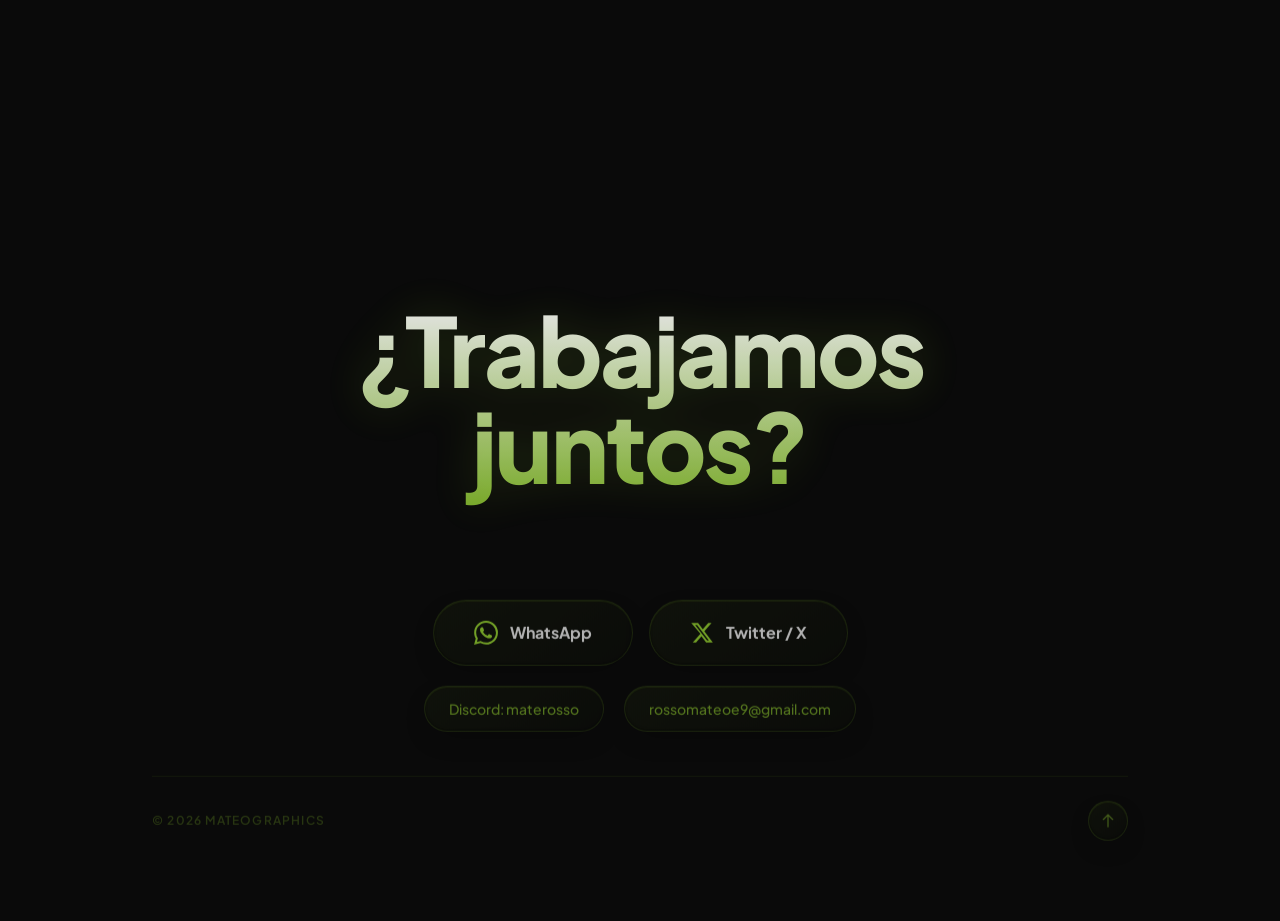
==== commit 13644612: "Updates" ====
--- a/index.html
+++ b/index.html
@@ -90,4 +90,4 @@
   background-clip: text;
   filter: drop-shadow(0px 0px 24px rgba(163,230,53,0.2));
 }
-</style><div class="relative w-full"><footer class="relative flex w-full flex-col bg-[#0a0a0a] text-white cinematic-footer-wrapper"><div class="relative z-10 flex flex-col items-center pt-10 pb-8 md:py-24 px-4 md:px-6 w-full max-w-5xl mx-auto"><h2 class="text-[11vw] sm:text-6xl md:text-5xl lg:text-8xl font-black footer-text-glow tracking-tight mb-10 md:mb-20 text-center px-4 md:px-8 w-full pb-2 md:pb-4"><span class="md:hidden">¡Contactame!</span><span class="hidden md:inline">¿Trabajamos juntos?</span></h2><div class="flex flex-col items-center gap-5 w-full"><div class="flex flex-wrap justify-center gap-3 md:gap-4 w-full"><a class="cursor-pointer footer-glass-pill px-6 py-4 md:px-10 md:py-5 rounded-full text-white font-bold text-sm md:text-base flex items-center gap-3" href="https://wa.me/5491167942862" target="_blank" rel="noopener noreferrer"><svg class="w-5 h-5 md:w-6 md:h-6 text-[#a3e635]" viewBox="0 0 24 24" fill="currentColor"><path d="M17.472 14.382c-.297-.149-1.758-.867-2.03-.967-.273-.099-.471-.148-.67.15-.197.297-.767.966-.94 1.164-.173.199-.347.223-.644.075-.297-.15-1.255-.463-2.39-1.475-.883-.788-1.48-1.761-1.653-2.059-.173-.297-.018-.458.13-.606.134-.133.298-.347.446-.52.149-.174.198-.298.298-.497.099-.198.05-.371-.025-.52-.075-.149-.669-1.612-.916-2.207-.242-.579-.487-.5-.669-.51-.173-.008-.371-.01-.57-.01-.198 0-.52.074-.792.372-.272.297-1.04 1.016-1.04 2.479 0 1.462 1.065 2.875 1.213 3.074.149.198 2.096 3.2 5.077 4.487.709.306 1.262.489 1.694.625.712.227 1.36.195 1.871.118.571-.085 1.758-.719 2.006-1.413.248-.694.248-1.289.173-1.413-.074-.124-.272-.198-.57-.347m-5.421 7.403h-.004a9.87 9.87 0 01-5.031-1.378l-.361-.214-3.741.982.998-3.648-.235-.374a9.86 9.86 0 01-1.51-5.26c.001-5.45 4.436-9.884 9.888-9.884 2.64 0 5.122 1.03 6.988 2.898a9.825 9.825 0 012.893 6.994c-.003 5.45-4.437 9.884-9.885 9.884m8.413-18.297A11.815 11.815 0 0012.05 0C5.495 0 .16 5.335.157 11.892c0 2.096.547 4.142 1.588 5.945L.057 24l6.305-1.654a11.882 11.882 0 005.683 1.448h.005c6.554 0 11.89-5.335 11.893-11.893a11.821 11.821 0 00-3.48-8.413Z"></path></svg>WhatsApp</a><a class="cursor-pointer footer-glass-pill px-6 py-4 md:px-10 md:py-5 rounded-full text-white font-bold text-sm md:text-base flex items-center gap-3" href="https://x.com/maateographics" target="_blank" rel="noopener noreferrer"><svg class="w-5 h-5 md:w-6 md:h-6 text-[#a3e635]" viewBox="0 0 24 24" fill="currentColor"><path d="M18.244 2.25h3.308l-7.227 8.26 8.502 11.24H16.17l-4.714-6.231-5.401 6.231H2.746l7.73-8.835L1.254 2.25H8.08l4.713 6.231zm-1.161 17.52h1.833L7.084 4.126H5.117z"></path></svg>Twitter / X</a></div><div class="flex flex-wrap justify-center gap-3 md:gap-5 w-full"><button class="relative overflow-hidden footer-glass-pill px-6 py-3 rounded-full text-[#a3e635]/70 font-medium text-xs md:text-sm hover:text-white cursor-pointer"><span class="flex items-center gap-2 transition-all duration-300" style="opacity:1;transform:translateY(0)">Discord: materosso</span><span class="absolute inset-0 flex items-center justify-center gap-2 text-[#a3e635] font-semibold transition-all duration-300" style="opacity:0;transform:translateY(8px)"><svg class="w-4 h-4" fill="none" stroke="currentColor" viewBox="0 0 24 24"><path stroke-linecap="round" stroke-linejoin="round" stroke-width="2.5" d="M5 13l4 4L19 7"></path></svg>Copiado</span></button><button class="relative overflow-hidden footer-glass-pill px-6 py-3 rounded-full text-[#a3e635]/70 font-medium text-xs md:text-sm hover:text-white cursor-pointer"><span class="flex items-center gap-2 transition-all duration-300" style="opacity:1;transform:translateY(0)"><span class="md:hidden">Email</span><span class="hidden md:inline">rossomateoe9@gmail.com</span></span><span class="absolute inset-0 flex items-center justify-center gap-2 text-[#a3e635] font-semibold transition-all duration-300" style="opacity:0;transform:translateY(8px)"><svg class="w-4 h-4" fill="none" stroke="currentColor" viewBox="0 0 24 24"><path stroke-linecap="round" stroke-linejoin="round" stroke-width="2.5" d="M5 13l4 4L19 7"></path></svg>Copiado</span></button></div><div class="flex items-center justify-between w-full mt-6 pt-6 border-t border-[#a3e635]/10"><span class="text-[#a3e635]/30 text-[10px] md:text-xs font-semibold tracking-widest uppercase">© <!-- -->2026<!-- --> MateoGraphics</span><button class="cursor-pointer w-10 h-10 rounded-full footer-glass-pill flex items-center justify-center text-[#a3e635]/50 hover:text-[#a3e635] group"><svg class="w-4 h-4 transform group-hover:-translate-y-1 transition-transform duration-300" fill="none" stroke="currentColor" viewBox="0 0 24 24"><path stroke-linecap="round" stroke-linejoin="round" stroke-width="2" d="M5 10l7-7m0 0l7 7m-7-7v18"></path></svg></button></div></div></div></footer></div></div></main><!--$--><!--/$--><script src="/_next/static/chunks/11qk_vpw_zwkf.js" id="_R_" async=""></script><script>(self.__next_f=self.__next_f||[]).push([0])</script><script>self.__next_f.push([1,"1:\"$Sreact.fragment\"\n2:I[39756,[\"/_next/static/chunks/0fsi8lw5utejl.js\",\"/_next/static/chunks/15qvp534nahp9.js\"],\"default\"]\n3:I[37457,[\"/_next/static/chunks/0fsi8lw5utejl.js\",\"/_next/static/chunks/15qvp534nahp9.js\"],\"default\"]\n4:I[47257,[\"/_next/static/chunks/0fsi8lw5utejl.js\",\"/_next/static/chunks/15qvp534nahp9.js\"],\"ClientPageRoot\"]\n5:I[31713,[\"/_next/static/chunks/0fsi8lw5utejl.js\",\"/_next/static/chunks/15qvp534nahp9.js\",\"/_next/static/chunks/05vp_z.1riqv_.js\"],\"default\"]\n8:I[97367,[\"/_next/static/chunks/0fsi8lw5utejl.js\",\"/_next/static/chunks/15qvp534nahp9.js\"],\"OutletBoundary\"]\n9:\"$Sreact.suspense\"\nb:I[97367,[\"/_next/static/chunks/0fsi8lw5utejl.js\",\"/_next/static/chunks/15qvp534nahp9.js\"],\"ViewportBoundary\"]\nd:I[97367,[\"/_next/static/chunks/0fsi8lw5utejl.js\",\"/_next/static/chunks/15qvp534nahp9.js\"],\"MetadataBoundary\"]\nf:I[68027,[\"/_next/static/chunks/0fsi8lw5utejl.js\",\"/_next/static/chunks/15qvp534nahp9.js\"],\"default\",1]\n:HL[\"/_next/static/chunks/107~ioszc_eh5.css\",\"style\"]\n:HL[\"/_next/static/media/797e433ab948586e-s.p.09zddjkbdep5a.woff2\",\"font\",{\"crossOrigin\":\"\",\"type\":\"font/woff2\"}]\n:HL[\"/_next/static/media/caa3a2e1cccd8315-s.p.09~u27dqhyhd6.woff2\",\"font\",{\"crossOrigin\":\"\",\"type\":\"font/woff2\"}]\n"])</script><script>self.__next_f.push([1,"0:{\"P\":null,\"c\":[\"\",\"\"],\"q\":\"\",\"i\":false,\"f\":[[[\"\",{\"children\":[\"__PAGE__\",{}]},\"$undefined\",\"$undefined\",16],[[\"$\",\"$1\",\"c\",{\"children\":[[[\"$\",\"link\",\"0\",{\"rel\":\"stylesheet\",\"href\":\"/_next/static/chunks/107~ioszc_eh5.css\",\"precedence\":\"next\",\"crossOrigin\":\"$undefined\",\"nonce\":\"$undefined\"}],[\"$\",\"script\",\"script-0\",{\"src\":\"/_next/static/chunks/0fsi8lw5utejl.js\",\"async\":true,\"nonce\":\"$undefined\"}],[\"$\",\"script\",\"script-1\",{\"src\":\"/_next/static/chunks/15qvp534nahp9.js\",\"async\":true,\"nonce\":\"$undefined\"}]],[\"$\",\"html\",null,{\"lang\":\"es\",\"className\":\"geist_a71539c9-module__T19VSG__variable geist_mono_8d43a2aa-module__8Li5zG__variable h-full antialiased\",\"children\":[\"$\",\"body\",null,{\"className\":\"min-h-full bg-[#0a0a0a]\",\"children\":[\"$\",\"$L2\",null,{\"parallelRouterKey\":\"children\",\"error\":\"$undefined\",\"errorStyles\":\"$undefined\",\"errorScripts\":\"$undefined\",\"template\":[\"$\",\"$L3\",null,{}],\"templateStyles\":\"$undefined\",\"templateScripts\":\"$undefined\",\"notFound\":[[[\"$\",\"title\",null,{\"children\":\"404: This page could not be found.\"}],[\"$\",\"div\",null,{\"style\":{\"fontFamily\":\"system-ui,\\\"Segoe UI\\\",Roboto,Helvetica,Arial,sans-serif,\\\"Apple Color Emoji\\\",\\\"Segoe UI Emoji\\\"\",\"height\":\"100vh\",\"textAlign\":\"center\",\"display\":\"flex\",\"flexDirection\":\"column\",\"alignItems\":\"center\",\"justifyContent\":\"center\"},\"children\":[\"$\",\"div\",null,{\"children\":[[\"$\",\"style\",null,{\"dangerouslySetInnerHTML\":{\"__html\":\"body{color:#000;background:#fff;margin:0}.next-error-h1{border-right:1px solid rgba(0,0,0,.3)}@media (prefers-color-scheme:dark){body{color:#fff;background:#000}.next-error-h1{border-right:1px solid rgba(255,255,255,.3)}}\"}}],[\"$\",\"h1\",null,{\"className\":\"next-error-h1\",\"style\":{\"display\":\"inline-block\",\"margin\":\"0 20px 0 0\",\"padding\":\"0 23px 0 0\",\"fontSize\":24,\"fontWeight\":500,\"verticalAlign\":\"top\",\"lineHeight\":\"49px\"},\"children\":404}],[\"$\",\"div\",null,{\"style\":{\"display\":\"inline-block\"},\"children\":[\"$\",\"h2\",null,{\"style\":{\"fontSize\":14,\"fontWeight\":400,\"lineHeight\":\"49px\",\"margin\":0},\"children\":\"This page could not be found.\"}]}]]}]}]],[]],\"forbidden\":\"$undefined\",\"unauthorized\":\"$undefined\"}]}]}]]}],{\"children\":[[\"$\",\"$1\",\"c\",{\"children\":[[\"$\",\"$L4\",null,{\"Component\":\"$5\",\"serverProvidedParams\":{\"searchParams\":{},\"params\":{},\"promises\":[\"$@6\",\"$@7\"]}}],[[\"$\",\"script\",\"script-0\",{\"src\":\"/_next/static/chunks/05vp_z.1riqv_.js\",\"async\":true,\"nonce\":\"$undefined\"}]],[\"$\",\"$L8\",null,{\"children\":[\"$\",\"$9\",null,{\"name\":\"Next.MetadataOutlet\",\"children\":\"$@a\"}]}]]}],{},null,false,null]},null,false,null],[\"$\",\"$1\",\"h\",{\"children\":[null,[\"$\",\"$Lb\",null,{\"children\":\"$Lc\"}],[\"$\",\"div\",null,{\"hidden\":true,\"children\":[\"$\",\"$Ld\",null,{\"children\":[\"$\",\"$9\",null,{\"name\":\"Next.Metadata\",\"children\":\"$Le\"}]}]}],[\"$\",\"meta\",null,{\"name\":\"next-size-adjust\",\"content\":\"\"}]]}],false]],\"m\":\"$undefined\",\"G\":[\"$f\",[[\"$\",\"link\",\"0\",{\"rel\":\"stylesheet\",\"href\":\"/_next/static/chunks/107~ioszc_eh5.css\",\"precedence\":\"next\",\"crossOrigin\":\"$undefined\",\"nonce\":\"$undefined\"}]]],\"S\":true,\"h\":null,\"s\":\"$undefined\",\"l\":\"$undefined\",\"p\":\"$undefined\",\"d\":\"$undefined\",\"b\":\"SYMysNemDx84VajVZTiY_\"}\n"])</script><script>self.__next_f.push([1,"6:{}\n7:\"$0:f:0:1:1:children:0:props:children:0:props:serverProvidedParams:params\"\n"])</script><script>self.__next_f.push([1,"c:[[\"$\",\"meta\",\"0\",{\"charSet\":\"utf-8\"}],[\"$\",\"meta\",\"1\",{\"name\":\"viewport\",\"content\":\"width=device-width, initial-scale=1\"}]]\n"])</script><script>self.__next_f.push([1,"10:I[27201,[\"/_next/static/chunks/0fsi8lw5utejl.js\",\"/_next/static/chunks/15qvp534nahp9.js\"],\"IconMark\"]\na:null\ne:[[\"$\",\"title\",\"0\",{\"children\":\"MateoGraphics — Miniaturas que generan clics\"}],[\"$\",\"meta\",\"1\",{\"name\":\"description\",\"content\":\"Portfolio de MateoGraphics. Editor de miniaturas para YouTube. Diseño impactante para creadores de contenido.\"}],[\"$\",\"link\",\"2\",{\"rel\":\"icon\",\"href\":\"/icon.png?icon.0-w6.l_95j5x0.png\",\"sizes\":\"800x800\",\"type\":\"image/png\"}],[\"$\",\"$L10\",\"3\",{}]]\n"])</script></body></html>+</style><div class="relative w-full"><footer class="relative flex w-full flex-col bg-[#0a0a0a] text-white cinematic-footer-wrapper"><div class="relative z-10 flex flex-col items-center pt-10 pb-8 md:py-24 px-4 md:px-6 w-full max-w-5xl mx-auto"><h2 class="text-[11vw] sm:text-6xl md:text-5xl lg:text-8xl font-black footer-text-glow tracking-tight mb-10 md:mb-20 text-center px-4 md:px-8 w-full pb-2 md:pb-4"><span class="md:hidden">¡Contactame!</span><span class="hidden md:inline">¿Trabajamos juntos?</span></h2><div class="flex flex-col items-center gap-5 w-full"><div class="flex flex-wrap justify-center gap-3 md:gap-4 w-full"><a class="cursor-pointer footer-glass-pill px-6 py-4 md:px-10 md:py-5 rounded-full text-white font-bold text-sm md:text-base flex items-center gap-3" href="https://wa.me/5491167942862" target="_blank" rel="noopener noreferrer"><svg class="w-5 h-5 md:w-6 md:h-6 text-[#a3e635]" viewBox="0 0 24 24" fill="currentColor"><path d="M17.472 14.382c-.297-.149-1.758-.867-2.03-.967-.273-.099-.471-.148-.67.15-.197.297-.767.966-.94 1.164-.173.199-.347.223-.644.075-.297-.15-1.255-.463-2.39-1.475-.883-.788-1.48-1.761-1.653-2.059-.173-.297-.018-.458.13-.606.134-.133.298-.347.446-.52.149-.174.198-.298.298-.497.099-.198.05-.371-.025-.52-.075-.149-.669-1.612-.916-2.207-.242-.579-.487-.5-.669-.51-.173-.008-.371-.01-.57-.01-.198 0-.52.074-.792.372-.272.297-1.04 1.016-1.04 2.479 0 1.462 1.065 2.875 1.213 3.074.149.198 2.096 3.2 5.077 4.487.709.306 1.262.489 1.694.625.712.227 1.36.195 1.871.118.571-.085 1.758-.719 2.006-1.413.248-.694.248-1.289.173-1.413-.074-.124-.272-.198-.57-.347m-5.421 7.403h-.004a9.87 9.87 0 01-5.031-1.378l-.361-.214-3.741.982.998-3.648-.235-.374a9.86 9.86 0 01-1.51-5.26c.001-5.45 4.436-9.884 9.888-9.884 2.64 0 5.122 1.03 6.988 2.898a9.825 9.825 0 012.893 6.994c-.003 5.45-4.437 9.884-9.885 9.884m8.413-18.297A11.815 11.815 0 0012.05 0C5.495 0 .16 5.335.157 11.892c0 2.096.547 4.142 1.588 5.945L.057 24l6.305-1.654a11.882 11.882 0 005.683 1.448h.005c6.554 0 11.89-5.335 11.893-11.893a11.821 11.821 0 00-3.48-8.413Z"></path></svg>WhatsApp</a><a class="cursor-pointer footer-glass-pill px-6 py-4 md:px-10 md:py-5 rounded-full text-white font-bold text-sm md:text-base flex items-center gap-3" href="https://x.com/maateographics" target="_blank" rel="noopener noreferrer"><svg class="w-5 h-5 md:w-6 md:h-6 text-[#a3e635]" viewBox="0 0 24 24" fill="currentColor"><path d="M18.244 2.25h3.308l-7.227 8.26 8.502 11.24H16.17l-4.714-6.231-5.401 6.231H2.746l7.73-8.835L1.254 2.25H8.08l4.713 6.231zm-1.161 17.52h1.833L7.084 4.126H5.117z"></path></svg>Twitter / X</a></div><div class="flex flex-wrap justify-center gap-3 md:gap-5 w-full"><button class="relative overflow-hidden footer-glass-pill px-6 py-3 rounded-full text-[#a3e635]/70 font-medium text-xs md:text-sm hover:text-white cursor-pointer"><span class="flex items-center gap-2 transition-all duration-300" style="opacity:1;transform:translateY(0)">Discord: materosso</span><span class="absolute inset-0 flex items-center justify-center gap-2 text-[#a3e635] font-semibold transition-all duration-300" style="opacity:0;transform:translateY(8px)"><svg class="w-4 h-4" fill="none" stroke="currentColor" viewBox="0 0 24 24"><path stroke-linecap="round" stroke-linejoin="round" stroke-width="2.5" d="M5 13l4 4L19 7"></path></svg>Copiado</span></button><button class="relative overflow-hidden footer-glass-pill px-6 py-3 rounded-full text-[#a3e635]/70 font-medium text-xs md:text-sm hover:text-white cursor-pointer"><span class="flex items-center gap-2 transition-all duration-300" style="opacity:1;transform:translateY(0)"><span class="md:hidden">Email</span><span class="hidden md:inline">rossomateoe9@gmail.com</span></span><span class="absolute inset-0 flex items-center justify-center gap-2 text-[#a3e635] font-semibold transition-all duration-300" style="opacity:0;transform:translateY(8px)"><svg class="w-4 h-4" fill="none" stroke="currentColor" viewBox="0 0 24 24"><path stroke-linecap="round" stroke-linejoin="round" stroke-width="2.5" d="M5 13l4 4L19 7"></path></svg>Copiado</span></button></div><div class="flex items-center justify-between w-full mt-6 pt-6 border-t border-[#a3e635]/10"><span class="text-[#a3e635]/30 text-[10px] md:text-xs font-semibold tracking-widest uppercase">© <!-- -->2026<!-- --> MateoGraphics</span><button class="cursor-pointer w-10 h-10 rounded-full footer-glass-pill flex items-center justify-center text-[#a3e635]/50 hover:text-[#a3e635] group"><svg class="w-4 h-4 transform group-hover:-translate-y-1 transition-transform duration-300" fill="none" stroke="currentColor" viewBox="0 0 24 24"><path stroke-linecap="round" stroke-linejoin="round" stroke-width="2" d="M5 10l7-7m0 0l7 7m-7-7v18"></path></svg></button></div></div></div></footer></div></div></main><!--$--><!--/$--><script src="/_next/static/chunks/11qk_vpw_zwkf.js" id="_R_" async=""></script><script>(self.__next_f=self.__next_f||[]).push([0])</script><script>self.__next_f.push([1,"1:\"$Sreact.fragment\"\n2:I[39756,[\"/_next/static/chunks/0fsi8lw5utejl.js\",\"/_next/static/chunks/15qvp534nahp9.js\"],\"default\"]\n3:I[37457,[\"/_next/static/chunks/0fsi8lw5utejl.js\",\"/_next/static/chunks/15qvp534nahp9.js\"],\"default\"]\n4:I[47257,[\"/_next/static/chunks/0fsi8lw5utejl.js\",\"/_next/static/chunks/15qvp534nahp9.js\"],\"ClientPageRoot\"]\n5:I[31713,[\"/_next/static/chunks/0fsi8lw5utejl.js\",\"/_next/static/chunks/15qvp534nahp9.js\",\"/_next/static/chunks/05vp_z.1riqv_.js\"],\"default\"]\n8:I[97367,[\"/_next/static/chunks/0fsi8lw5utejl.js\",\"/_next/static/chunks/15qvp534nahp9.js\"],\"OutletBoundary\"]\n9:\"$Sreact.suspense\"\nb:I[97367,[\"/_next/static/chunks/0fsi8lw5utejl.js\",\"/_next/static/chunks/15qvp534nahp9.js\"],\"ViewportBoundary\"]\nd:I[97367,[\"/_next/static/chunks/0fsi8lw5utejl.js\",\"/_next/static/chunks/15qvp534nahp9.js\"],\"MetadataBoundary\"]\nf:I[68027,[\"/_next/static/chunks/0fsi8lw5utejl.js\",\"/_next/static/chunks/15qvp534nahp9.js\"],\"default\",1]\n:HL[\"/_next/static/chunks/107~ioszc_eh5.css\",\"style\"]\n:HL[\"/_next/static/media/797e433ab948586e-s.p.09zddjkbdep5a.woff2\",\"font\",{\"crossOrigin\":\"\",\"type\":\"font/woff2\"}]\n:HL[\"/_next/static/media/caa3a2e1cccd8315-s.p.09~u27dqhyhd6.woff2\",\"font\",{\"crossOrigin\":\"\",\"type\":\"font/woff2\"}]\n"])</script><script>self.__next_f.push([1,"0:{\"P\":null,\"c\":[\"\",\"\"],\"q\":\"\",\"i\":false,\"f\":[[[\"\",{\"children\":[\"__PAGE__\",{}]},\"$undefined\",\"$undefined\",16],[[\"$\",\"$1\",\"c\",{\"children\":[[[\"$\",\"link\",\"0\",{\"rel\":\"stylesheet\",\"href\":\"/_next/static/chunks/107~ioszc_eh5.css\",\"precedence\":\"next\",\"crossOrigin\":\"$undefined\",\"nonce\":\"$undefined\"}],[\"$\",\"script\",\"script-0\",{\"src\":\"/_next/static/chunks/0fsi8lw5utejl.js\",\"async\":true,\"nonce\":\"$undefined\"}],[\"$\",\"script\",\"script-1\",{\"src\":\"/_next/static/chunks/15qvp534nahp9.js\",\"async\":true,\"nonce\":\"$undefined\"}]],[\"$\",\"html\",null,{\"lang\":\"es\",\"className\":\"geist_a71539c9-module__T19VSG__variable geist_mono_8d43a2aa-module__8Li5zG__variable h-full antialiased\",\"children\":[\"$\",\"body\",null,{\"className\":\"min-h-full bg-[#0a0a0a]\",\"children\":[\"$\",\"$L2\",null,{\"parallelRouterKey\":\"children\",\"error\":\"$undefined\",\"errorStyles\":\"$undefined\",\"errorScripts\":\"$undefined\",\"template\":[\"$\",\"$L3\",null,{}],\"templateStyles\":\"$undefined\",\"templateScripts\":\"$undefined\",\"notFound\":[[[\"$\",\"title\",null,{\"children\":\"404: This page could not be found.\"}],[\"$\",\"div\",null,{\"style\":{\"fontFamily\":\"system-ui,\\\"Segoe UI\\\",Roboto,Helvetica,Arial,sans-serif,\\\"Apple Color Emoji\\\",\\\"Segoe UI Emoji\\\"\",\"height\":\"100vh\",\"textAlign\":\"center\",\"display\":\"flex\",\"flexDirection\":\"column\",\"alignItems\":\"center\",\"justifyContent\":\"center\"},\"children\":[\"$\",\"div\",null,{\"children\":[[\"$\",\"style\",null,{\"dangerouslySetInnerHTML\":{\"__html\":\"body{color:#000;background:#fff;margin:0}.next-error-h1{border-right:1px solid rgba(0,0,0,.3)}@media (prefers-color-scheme:dark){body{color:#fff;background:#000}.next-error-h1{border-right:1px solid rgba(255,255,255,.3)}}\"}}],[\"$\",\"h1\",null,{\"className\":\"next-error-h1\",\"style\":{\"display\":\"inline-block\",\"margin\":\"0 20px 0 0\",\"padding\":\"0 23px 0 0\",\"fontSize\":24,\"fontWeight\":500,\"verticalAlign\":\"top\",\"lineHeight\":\"49px\"},\"children\":404}],[\"$\",\"div\",null,{\"style\":{\"display\":\"inline-block\"},\"children\":[\"$\",\"h2\",null,{\"style\":{\"fontSize\":14,\"fontWeight\":400,\"lineHeight\":\"49px\",\"margin\":0},\"children\":\"This page could not be found.\"}]}]]}]}]],[]],\"forbidden\":\"$undefined\",\"unauthorized\":\"$undefined\"}]}]}]]}],{\"children\":[[\"$\",\"$1\",\"c\",{\"children\":[[\"$\",\"$L4\",null,{\"Component\":\"$5\",\"serverProvidedParams\":{\"searchParams\":{},\"params\":{},\"promises\":[\"$@6\",\"$@7\"]}}],[[\"$\",\"script\",\"script-0\",{\"src\":\"/_next/static/chunks/05vp_z.1riqv_.js\",\"async\":true,\"nonce\":\"$undefined\"}]],[\"$\",\"$L8\",null,{\"children\":[\"$\",\"$9\",null,{\"name\":\"Next.MetadataOutlet\",\"children\":\"$@a\"}]}]]}],{},null,false,null]},null,false,null],[\"$\",\"$1\",\"h\",{\"children\":[null,[\"$\",\"$Lb\",null,{\"children\":\"$Lc\"}],[\"$\",\"div\",null,{\"hidden\":true,\"children\":[\"$\",\"$Ld\",null,{\"children\":[\"$\",\"$9\",null,{\"name\":\"Next.Metadata\",\"children\":\"$Le\"}]}]}],[\"$\",\"meta\",null,{\"name\":\"next-size-adjust\",\"content\":\"\"}]]}],false]],\"m\":\"$undefined\",\"G\":[\"$f\",[[\"$\",\"link\",\"0\",{\"rel\":\"stylesheet\",\"href\":\"/_next/static/chunks/107~ioszc_eh5.css\",\"precedence\":\"next\",\"crossOrigin\":\"$undefined\",\"nonce\":\"$undefined\"}]]],\"S\":true,\"h\":null,\"s\":\"$undefined\",\"l\":\"$undefined\",\"p\":\"$undefined\",\"d\":\"$undefined\",\"b\":\"B24nuFyUhfs7Cd8btqldz\"}\n"])</script><script>self.__next_f.push([1,"6:{}\n7:\"$0:f:0:1:1:children:0:props:children:0:props:serverProvidedParams:params\"\n"])</script><script>self.__next_f.push([1,"c:[[\"$\",\"meta\",\"0\",{\"charSet\":\"utf-8\"}],[\"$\",\"meta\",\"1\",{\"name\":\"viewport\",\"content\":\"width=device-width, initial-scale=1\"}]]\n"])</script><script>self.__next_f.push([1,"10:I[27201,[\"/_next/static/chunks/0fsi8lw5utejl.js\",\"/_next/static/chunks/15qvp534nahp9.js\"],\"IconMark\"]\na:null\ne:[[\"$\",\"title\",\"0\",{\"children\":\"MateoGraphics — Miniaturas que generan clics\"}],[\"$\",\"meta\",\"1\",{\"name\":\"description\",\"content\":\"Portfolio de MateoGraphics. Editor de miniaturas para YouTube. Diseño impactante para creadores de contenido.\"}],[\"$\",\"link\",\"2\",{\"rel\":\"icon\",\"href\":\"/icon.png?icon.0-w6.l_95j5x0.png\",\"sizes\":\"800x800\",\"type\":\"image/png\"}],[\"$\",\"$L10\",\"3\",{}]]\n"])</script></body></html>
